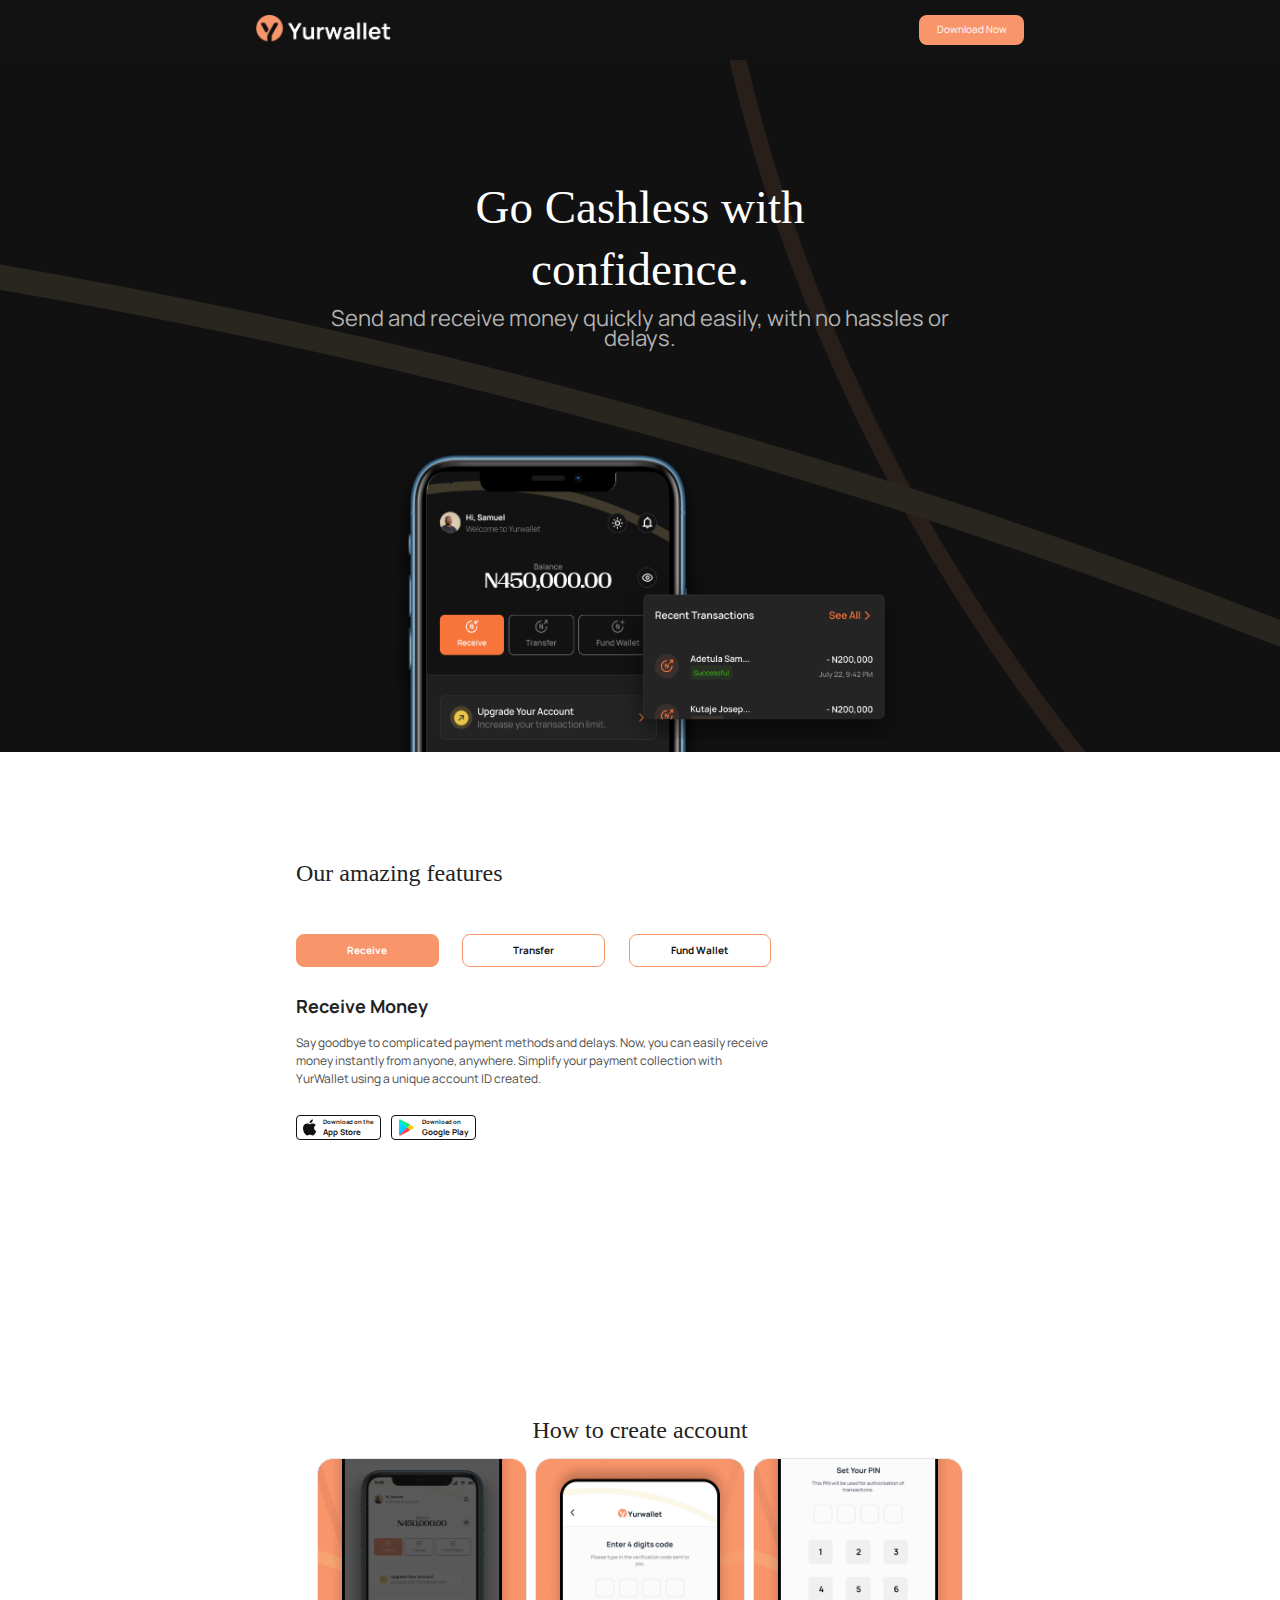
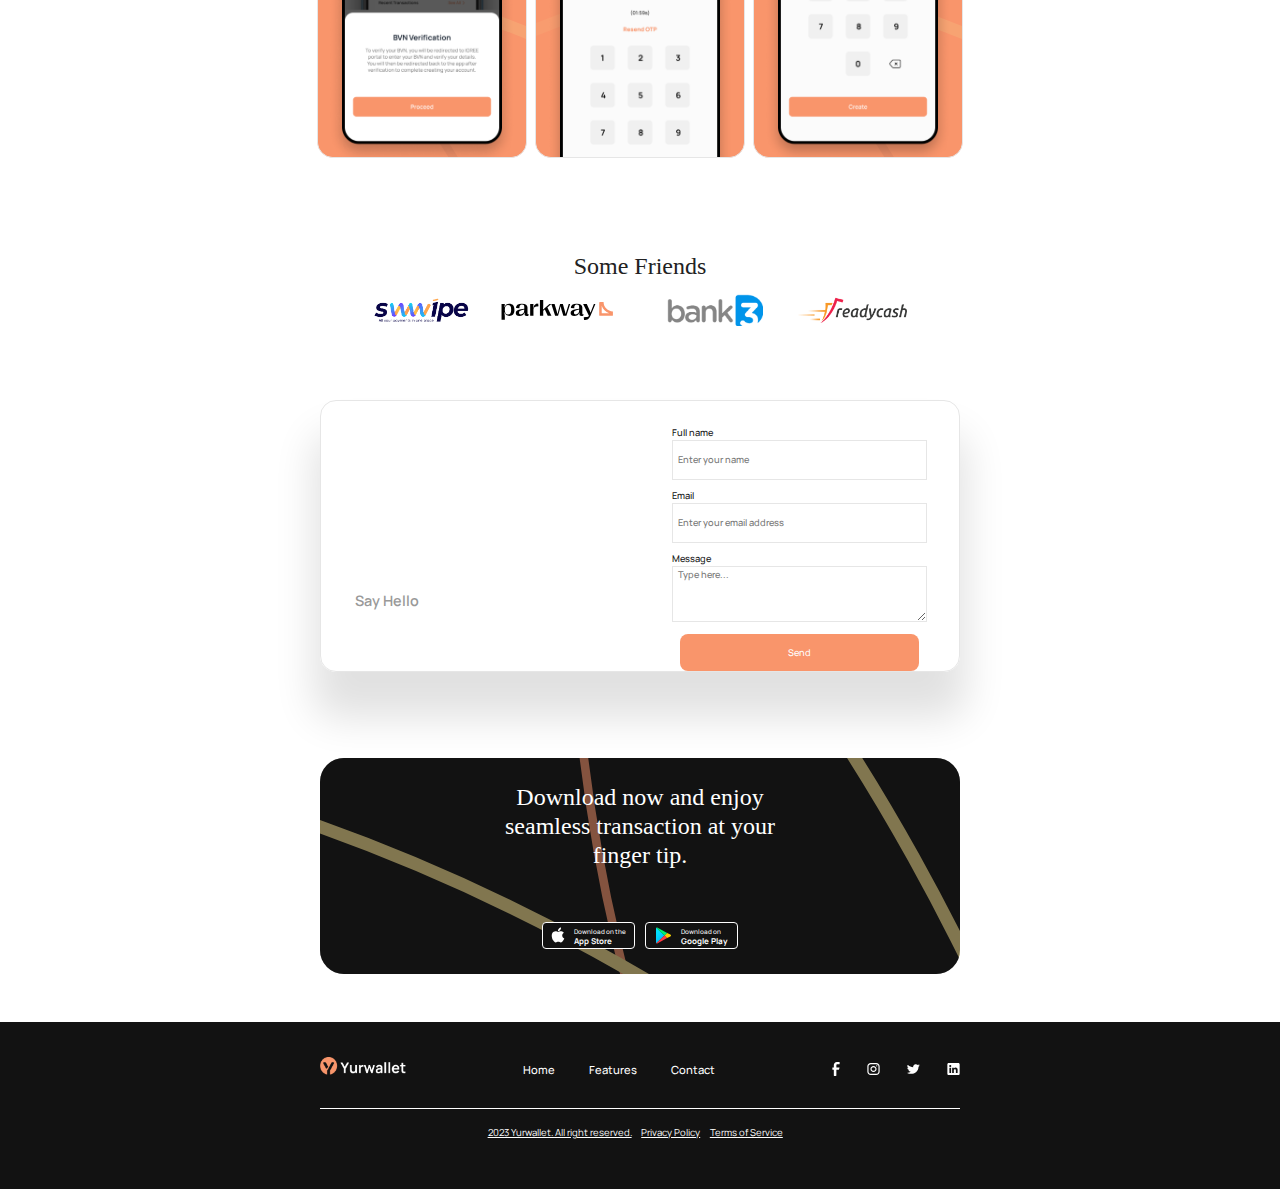
==== index.html @ 4e43a8d0 "first commit" ====
<!DOCTYPE html>
<html lang="en">

<head>
    <meta charset="UTF-8">
    <meta name="viewport" content="width=device-width, initial-scale=1.0">
    <title>Yurwallet</title>
    <link href="https://fonts.googleapis.com/css2?family=Manrope:wght@400;500;600;700;800&family=Nunito:wght@200;300;400;500;700&family=Roboto:wght@100;400&display=swap" rel="stylesheet">
    <link rel="stylesheet" href="https://cdn.jsdelivr.net/npm/bootstrap@5.3.0-alpha1/dist/css/bootstrap.min.css">
    <link rel="stylesheet" href="style.css">
</head>
<body>
    <nav id="mainNavbar" class="navbar navbar-dark navbar-expand-md py-0 px-3 fixed-top">
        <img src="images\logo.png" alt="" class="logo">
        <a href="#download-box"><button class="download">Download Now</button></a>
    </nav>
        <section class="hero">
            <div class="init-txt">
                <h3>Go Cashless with <br>confidence.</h3>
                <p>Send and receive money quickly and easily, with no hassles or delays.</p>
            </div>
            <div class="sample">
                <img src="images\topdisplay2.png" alt="" class="iphone-top">
                <img src="images\menu2.png" alt="" class="menu">
            </div>
        </section>

        <section class="features">
            <div class="ft-box">
                <h3>Our amazing features</h3>
                <div class="link-cont">
                    <button onclick= "receive()" class="btn link1 clicked">Receive</button>
                    <button onclick= "transfer()" class="btn link2">Transfer</button>
                    <button onclick= "fund()" class="btn link3">Fund Wallet</button>
                </div>
                <h4 class="heading">Receive Money</h4>
                <div class="content">
                    <p class="prg">Say goodbye to complicated payment methods and delays. Now, you can easily receive money instantly from anyone, anywhere. Simplify your payment collection with YurWallet using a unique account ID created.</p>
                    <div class="apps">
                        <div class="appstore">
                            <img src="images\apple.svg" alt="">
                            <a href=""><span>Download on the</span><br>App Store</a>
                        </div>
                        <div class="playstore">
                            <img src="images\playstr.svg" alt="">
                            <a href=""><span>Download on</span><br>Google Play</a>
                        </div>
                    </div>
                </div>
            </div>
            <div class="boxx">
                <img src="images\receive.png" alt="" class="iphone">
            </div>
        </section>

        <section class="more-details">
            <h3>How to create account</h3>
            <div class="guide">
                <div class="bvnbox">
                    <img src="images\bvn.png" alt="" class="bvn">
                    <div class="bvn-txt">
                        <p class="hd">Verify Bvn</p>
                        <p class="txt">Launch the downloaded application,<br> tap the "Create account" button, input<br> your BVN and validate the BVN<br> information provided.</p>
                    </div>
                </div>
                <div class="otpbox">
                    <div class="otp-txt">
                        <p class="hd">Verify Details With OTP</p>
                        <p class="txt">Tap the "Continue" button to create a<br> password for your account login and<br> enter the four-digit OTP sent to your<br> registered phone number.</p>
                    </div>
                    <img src="images\otp.png" alt="" class="otp">
                </div>
                <div class="pinbox">
                    <img src="images\pin.png" alt="" class="pin">
                    <div class="pin-txt">
                        <p class="hd">Set A Transaction PIN</p>
                        <p class="txt">You will be required to create a four-<br>digit transaction PIN for your account.<br> Once that is completed, proceed to<br> the YurWallet home page.</p>
                    </div>
                </div>
            </div>
            <h3>Some Friends</h3>
            <div class="companies">
                <div class="comp">
                    <img src="images\swipe.png" alt="" class="swipe">
                    <img src="images\parkway.svg" alt="" class="pkw">
                </div>
                <div class="comp">
                    <img src="images\bank3d.png" alt="" class="bank3d">
                    <img src="images\readycash.png" alt="" class="readycash">
                </div>
            </div>
        </section>

        <section class="ad-box">
            <div class="formbox">
                <div class="vidbox">
                    <video autoplay muted loop src="images\video.mp4"></video>
                    <p>Say Hello <br><span>0700007275929</span></p>
                </div>
                <form action="">
                    <label for="full-name">
                        Full name
                        <input placeholder="Enter your name" id="full-name" type="text" name="full-name" required>
                    </label>
                    <label for="email">
                        Email
                        <input placeholder="Enter your email address" id="email" type="email" name="email" required>
                    </label>
                    <label for="message">
                        Message 
                        <textarea id="message" rows="3" cols="30" name="message" placeholder="Type here..."></textarea>
                    </label>
                    <button type="submit" id="submit">Send</button>
                </form>
            </div>
            <div id="download-box" class="download-box">
                <h3>Download now and enjoy <br>seamless transaction at your <br>finger tip.</h3>
                <div class="apps2">
                    <div class="appstore2">
                        <img src="images\apple2.svg" alt="">
                        <a href=""><span>Download on the</span><br>App Store</a>
                    </div>
                    <div class="playstore2">
                        <img src="images\playstr.svg" alt="">
                        <a href=""><span>Download on</span><br>Google Play</a>
                    </div>
                </div>
           </div>
        </section>

        
        <section class="footer">
            <div class="yurline">
                <img src="images/logo.png" alt="" class="logo2">
                <div class="contact">
                    <a href="#">Home</a>
                    <a href="#">Features</a>
                    <a href="#">Contact</a>
                </div>
                <div class="socials">
                    <img src="./images/fb.svg" alt="" class="fb">
                    <img src="./images/ig.svg" alt="" class="">
                    <img src="./images/twitter.svg" alt="">
                    <img src="./images/linkedin.svg" alt="">
                </div>
            </div>
            <div class="cpy-line">
                <a href="">2023 Yurwallet. All right reserved.</a>
                <a href="">Privacy Policy</a>
                <a href="">Terms of Service</a>
            </div>
        </section>


    <script src="script.js"></script>
</body>
</html>
---- style.css ----
@font-face{
    font-family: myFont;
    src: url(./fonts/PPRightGothic-WideMedium.woff);
}
::-webkit-scrollbar{
    display: none;
}
*{
    margin: 0;
    padding: 0;
    box-sizing: border-box;
}
body{
   margin: 0;
}


.navbar{
    height: 60px;
    display: flex;
    justify-content: space-between;
    background:#121212;
}
/* .navbar.scrolled {
    background:#121212;
} */
.logo{
    height: 1.875rem;
}
.download{
    width: 6.563rem;
    height: 1.875rem;
    background-color: #F9956B;
    border: none;
    border-radius: 0.5rem;
    font-family: 'Manrope';
    font-style: normal;
    font-weight: 400;
    font-size: 0.625rem;
    line-height: 0.938rem;
    color: #FFFFFF;
}


.hero{
    width: 100%;
    padding-top: 10rem;
    display: flex;
    flex-direction: column;
    justify-content: center;
    align-items: center;
    background-image: url(./images/vector1.svg);
    background-size: cover;
    background-repeat: no-repeat;
    background-position: center;
    background-color: #121212;
    position: relative;
    isolation: isolate;
    overflow:hidden;
}
.hero::after{
    content: '';
    position: absolute;
    inset: 0;
    z-index: -1;
    background: #121212;
    opacity: .9;
}
.init-txt{
    height: 13rem;
    width: 95%;
    text-align: center;
    font-family: myFont;
    overflow: hidden;
}
.init-txt h3{
    margin-top: 25rem;
    font-style: normal;
    font-weight: 500;
    font-size: 2rem;
    line-height: 3rem;
    color: #FFFFFF;
    transition: cubic-bezier(.03,1.11,.96,1.13) 1.3s;
}
.init-txt p{
    font-family: "Manrope", sans-serif;
    font-style: normal;
    font-weight: 400;
    font-size: 0.8rem;
    line-height: 0.8rem;
    color: #B3B3B3;
    transition: cubic-bezier(.03,1.11,.96,1.12) 1s;
}
.show-hero .init-txt h3{
    transform: translateY(-23rem);
}
.show-hero .init-txt p{
    transform: translateY(-23rem);
}
.sample{
    height: 15rem;
    width: 100%;
    padding-left: 1.5rem;
    margin-top: 5rem;
    display: flex;
    align-items: end;
    justify-content: center;
}
.iphone-top{
    width: 15rem;
    height: 15rem;
    margin-bottom: -10rem;
    z-index: 0;
    position: relative;
    transition: cubic-bezier(.03,1.11,.96,1.12) 1s;
}
.menu{
    width: 10rem;
    margin-left: -5rem;
    margin-bottom: -3rem;
    z-index: 1;
    position: relative;
    transition: cubic-bezier(.03,1.11,.96,1.12) 1s;
}
.show-hero .iphone-top{
    transform: translateY(-9rem);
}
.show-hero .menu{
    transform: translateY(-4.3rem);
}


.features{
    width: 100%;
    padding-top: 4rem;
    padding-bottom: 4rem;
    display: flex;
    flex-direction: column;
    justify-content: center;
    align-items: center;
    background-image: url(./images/featuresbkg.svg);
    background-size: cover;
    /* background-position: center; */
}
.ft-box{
    width: 95%;
    padding-top: 3%;
    padding-right: 5px;
    margin-bottom: 1rem;
    display: flex;
    flex-direction: column;
}
.content{
    height: 12rem;
    width: 100%;
    display: flex;
    flex-direction: column;
    overflow: hidden;
}
.ft-box h3{
    font-family: myFont;
    font-style: normal;
    font-weight: 500;
    font-size: 1.5rem;
    line-height: 2.5rem;
    color: #222222;
}
.link-cont{
    width: 100%;
    margin-top: 7%;
    margin-bottom: 4%;
    display: flex;
    flex-direction: row;
    justify-content: space-between;
}
.link1, .link2, .link3{
    width: 30%;
    height: 2.063rem;
    color: #121212;
    background: none;
    border: 1px solid #F9956B;
    border-radius: 0.5rem;
    font-family: "Manrope", sans-serif;
    font-style: normal;
    font-weight: 700;
    font-size: 0.625rem;
    line-height: 0.938rem;
}
.btn:hover{
    background-color: #F9956B;
    color: #FFFFFF;
}
.clicked{
    background-color: #F9956B;
    color: #FFFFFF;
}
.heading{
    font-family: "Manrope", sans-serif;
    font-style: normal;
    font-weight: 700;
    font-size: 1.125rem;
    line-height: 2.5rem;
    color: #222222;
}
.prg{
    font-family: "Manrope", sans-serif;
    font-style: normal;
    font-weight: 400;
    font-size: 0.75rem;
    line-height: 1.125rem;
    color: #4D4D4D;
    margin-top: -8.3rem;
    transition: 1s;
    opacity: 0;
}
.show-ft .prg{
    transform: translateY(8.3rem);
    opacity: 1;
}
.show-ft .apps{
    transform: translateY(9rem);
    opacity: 1;
}
.apps{
    height: fit-content;
    width: 11.25rem;
    display: flex;
    flex-direction: row;
    justify-content: space-between;
    transition: cubic-bezier(.03,1.11,.96,1.13) 1.3s;
    opacity: 0;
}
.appstore, .playstore{
    width: 5.313rem;
    height: 1.563rem;
    border-radius: 0.25rem;
    border: 0.031rem solid #121212;
    display: flex;
    flex-direction: row;
    justify-content: space-evenly;
}
.appstore a{
    font-family: 'Manrope';
    font-style: normal;
    font-weight: 700;
    font-size: 0.5rem;
    line-height: 0.563rem;
    text-decoration: none;
    color: #121212;
}
.appstore img{
    width: 0.875rem;
}
.playstore img{
    width: 0.938rem;
}
.playstore a{
    font-family: 'Manrope';
    font-style: normal;
    font-weight: 700;
    font-size: 0.5rem;
    line-height: 0.563rem;
    text-decoration: none;
    color: #121212;
}
.apps span{
    font-family: 'Manrope';
    font-style: normal;
    font-weight: 700;
    font-size: 0.375rem;
    line-height: 0.563rem;
}
.boxx{
    display: flex;
    justify-content: center;
    align-items: center;
    margin-bottom: 2rem;
}
.iphone{
    width: 10rem;
    transition: ease-in-out .4s;
}
.show-ft .iphone{
    transform: scale(1.2, 1.2);
}



.more-details{
    width: 100%;
    padding-top: 4rem;
    padding-bottom: 3rem;
    display: flex;
    flex-direction: column;
    justify-content: space-between;
    align-items: center;
    background: #FFFFFF;
}
.more-details h3{
    margin-bottom: 1rem;
    font-family: myFont;
    font-style: normal;
    font-weight: 500;
    font-size: 1.5rem;
    line-height: 1.5rem;
    color: #222222;
    align-self: center;
    justify-self: center;
}
.guide{
    display: flex;
    flex-direction: column;
    justify-content: center;
    margin-bottom: 2rem;
}
.bvnbox{
    width: 13.125rem;
    height: 18.75rem;
    margin-bottom: 2rem;
    background-color: #F9956B;
    border: 1px solid #E6E6E6;
    border-radius: 1rem;
    display: flex;
    flex-direction: column;
    justify-content: start;
    justify-self: center;
    align-items: center;
    background-image: url(./images/bvnbkg.svg);
    background-size: cover;
    background-position: center;
    overflow: hidden;
    position: relative;
    isolation: isolate;
    transition: 1.5s;
}
.otpbox{
    width: 13.125rem;
    height: 18.75rem;
    margin-bottom: 2rem;
    background-color: #F9956B;
    border: 1px solid #E6E6E6;
    border-radius: 1rem;
    display: flex;
    flex-direction: column;
    justify-content: end;
    justify-self: center;
    align-items: center;
    background-image: url(./images/otpbkg.svg);
    background-size: cover;
    background-position: center;
    position: relative;
    isolation: isolate;
    overflow: hidden;
    transition: 1.5s;
}
.pinbox{
    width: 13.125rem;
    height: 18.75rem;
    margin-bottom: 4rem;
    background-color: #F9956B;
    border: 1px solid #E6E6E6;
    border-radius: 1rem;
    display: flex;
    flex-direction: column;
    justify-content: start;
    justify-self: center;
    align-items: center;
    background-image: url(./images/bvnbkg.svg);
    background-size: cover;
    background-position: center;
    overflow: hidden;
    position: relative;
    isolation: isolate;
    transition: 1.5s;
}
.show-dt .bvnbox{
    box-shadow: 0rem 2.5rem 2.5rem 0.313rem rgba(0, 0, 0, 0.19);
}
.show-dt .otpbox{
    box-shadow: 0rem 2.5rem 2.5rem 0.313rem rgba(0, 0, 0, 0.19);
}
.show-dt .pinbox{
    box-shadow: 0rem 2.5rem 2.5rem 0.313rem rgba(0, 0, 0, 0.19);
}
.bvnbox::after{
    content: '';
    position: absolute;
    inset: 0;
    z-index: -1;
    background: #F9956B;
    opacity: .8;
    border-radius: 1rem;
}
.otpbox::after{
    content: '';
    position: absolute;
    inset: 0;
    z-index: -1;
    background: #F9956B;
    opacity: .8;
    border-radius: 1rem;
}
.pinbox::after{
    content: '';
    position: absolute;
    inset: 0;
    z-index: -1;
    background: #F9956B;
    opacity: .8;
    border-radius: 1rem;
}
.bvn, .otp, .pin{
    width: 90%;
    transition: cubic-bezier(.03,1.11,.96,1) 1.5s;
}
.bvn, .pin{
    align-self: center;
    justify-self: start;
}
.otp{
    align-self: center;
    justify-self: end;
}
.show-dt .bvn{
    transform: translateY(-7.5rem);
}
.show-dt .otp{
    transform: translateY(7.5rem);
}
.show-dt .pin{
    transform: translateY(-7.5rem);
}
.bvn-txt, .pin-txt{
    width: 100%;
    margin-top: 0.375rem;
    display: flex;
    flex-direction: column;
    justify-content: center;
    transition: cubic-bezier(.03,1.11,.96,1.02) 1.5s;
}
.otp-txt{
    width: 100%;
    margin-bottom: 0.375rem;
    display: flex;
    flex-direction: column;
    justify-content: center;
    padding: 0;
    transition: cubic-bezier(.03,1.11,.96,1.02) 1.5s;
}
.show-dt .bvn-txt{
    transform: translateY(-7rem);
}
.show-dt .otp-txt{
    transform: translateY(7.5rem);
}
.show-dt .pin-txt{
    transform: translateY(-7rem);
}
.hd{
    margin-left: 1.2rem;
    font-family: 'Manrope', sans-serif;
    font-style: normal;
    font-weight: 600;
    font-size: 0.8rem;
    line-height: 0.313rem;
    color: #FFFFFF;
}
.txt{
    margin-left: 1.2rem;
    font-family: 'Manrope', sans-serif;
    font-style: normal;
    font-weight: 600;
    font-size: 0.563rem;
    line-height: 1.6;
    color: #FFFFFF;
}
.companies{
    width: 14rem;
    display: flex;
    flex-direction: column;
}
.comp{
    display: flex;
    flex-direction: row;
    justify-content: space-between;
    align-items: center;
    margin-bottom: 10px;

}
.swipe, .bank3d{
    max-width: 6rem;
}
.pkw{
    width: 7rem;
}
.readycash{
    width: 7rem;
}

.ad-box{
    width: 100%;
    display: flex;
    flex-direction: column;
    justify-content: center;
    align-items: center;
    background-color: #FFFFFF;
    padding-bottom: 3rem;
}
.formbox{
    display: flex;
    flex-direction: column;
    margin-top: 0;
    grid-column: span 2;
    height: 32rem;
    width: 17rem;
    margin-bottom: 3rem;
    border-radius: 1rem;
    border: 0.719528px solid #E6E6E6;;
    box-shadow: 0rem 2.5rem 2.5rem 0.313rem rgba(0, 0, 0, 0.12);
}

.vidbox{
    height: 40%;
    width: 100%;
    isolation: isolate;
    position: relative;
    display: flex;
}
video{
    object-fit: cover;
    width: 100%;
    height: 100%;
    position: absolute;
    z-index: -1;
    border-top-left-radius: 1rem;
    border-top-right-radius: 1rem;
    margin-bottom: 10rem;
}
.vidbox p{
    align-self: end;
    margin: 1rem;
    color: #999999;
    font-family: 'Manrope';
    font-style: normal;
    font-weight: 600;
    font-size: 0.9rem;
    line-height: 1.5rem;
}
.vidbox span{
    color: #FFFFFF;
    font-family: myFont;
    font-weight: 400;
    font-size: 1.1rem;
    line-height: 0.938rem;
}
form{
    padding-top: 1.5rem;
    display: flex;
    flex-direction: column;
    align-items: center;
    width: 100%;
    height: 60%;
}
label{
    width: 80%;
    margin-bottom: 0.5rem;
    font-family: 'Manrope';
    font-style: normal;
    font-weight: 500;
    font-size: 0.58rem;
    line-height: 0.938rem;
    color: #121212;
}
input{
    width: 100%;
    height: 2.5rem;
    font-family: 'Manrope';
    font-style: normal;
    font-weight: 500;
    font-size: 0.58rem;
    line-height: 0.938rem;
    padding-left: 0.3rem;
    padding-right: 0.3rem;
    border: 1px solid #E6E6E6;
}
#message{
    width: 100%;
    height: 3.5rem;
    font-family: 'Manrope';
    font-style: normal;
    font-weight: 500;
    font-size: 0.58rem;
    line-height: 0.938rem;
    text-align: start;
    padding-left: 0.3rem;
    padding-right: 0.3rem;
    border: 1px solid #E6E6E6;
}
#submit{
    width: 75%;
    height: 4em;
    font-family: 'Manrope';
    font-style: normal;
    font-weight: 500;
    font-size: 0.58rem;
    line-height: 0.938rem;
    color: #FFFFFF;
    background-color: #F9956B;
    border: none;
    border-radius: 0.5rem;
}
.download-box{
    height: 20rem;
    width: 17rem;
    display: flex;
    flex-direction: column;
    justify-content: space-evenly;
    align-items: center;
    background-color: #121212;
    background-image: url(./images/bottomvector.svg);
    background-size: cover;
    background-repeat: no-repeat;
    border-radius: 1.5rem;
    position: relative;
    isolation: isolate;
    margin-top: 3%;
}
.download-box::after{
    content: '';
    position: absolute;
    inset: 0;
    z-index: -1;
    background: #121212;
    opacity: .5;
    border-radius: 1.5rem;
}
.ad-txt{
    width: 70%;
    height: fit-content;
}
.download-box h3{
    font-family: myFont;
    font-style: normal;
    font-weight: 500;
    font-size: 1.1rem;
    line-height: 1.5rem;
    color: #FFFFFF;
    text-align: center;
}
.apps2{
    height: fit-content;
    width: 12.25rem;
    margin-top: 3%;
    display: flex;
    flex-direction: row;
    justify-content: space-between;
}
.appstore2, .playstore2{
    width: 5.8rem;
    height: 1.7rem;
    background-color: #121212;
    border-radius: 0.25rem;
    border: 0.063rem solid #FFFFFF;;
    display: flex;
    flex-direction: row;
    justify-content: space-evenly;
    align-items: center;
}
.appstore2 a{
    font-family: 'Manrope';
    font-style: normal;
    font-weight: 700;
    font-size: 0.5rem;
    line-height: 0.563rem;
    text-decoration: none;
    color: #FFFFFF;
}
.appstore2 img{
    width: 0.875rem;
}
.playstore2 img{
    width: 0.938rem;
}
.playstore2 a{
    font-family: 'Manrope';
    font-style: normal;
    font-weight: 700;
    font-size: 0.5rem;
    line-height: 0.563rem;
    text-decoration: none;
    color: #FFFFFF;
}
.apps2 span{
    font-family: 'Manrope';
    font-style: normal;
    font-weight: 500;
    font-size: 0.4rem;
    line-height: 0.563rem;
}



.footer{
    display: flex;
    flex-direction: column;
    justify-content: center;
    align-items: center;
    background-color: #121212;
    padding-top: 2rem;
    padding-bottom: 2rem;
}
.yurline{
    width: 17rem;
    display: flex;
    flex-direction: column;
    justify-content: center;
    align-items: center;
    border-bottom: 0.063rem solid white;
    width: 17rem;
    padding-bottom: 1.5rem;
    margin-bottom: 1rem;
}
.logo2{
    height: 1.2rem;
    margin-bottom: 4px;
}
.contact{
    width: 12rem;
    height: 1.875rem;
    display: flex;
    flex-direction: row;
    justify-content: space-between;
    align-items: center;
}
.socials{
    width: 8rem;
    height: 1.875rem;
    display: flex;
    flex-direction: row;
    justify-content: space-between;
    align-items: center;
}
.socials img{
    width: 0.8rem;
}
.fb{
    max-width: 0.5rem;
}
.contact a{
    text-decoration: none;
    font-family: 'Manrope', sans-serif;
    font-style: normal;
    font-weight: 500;
    font-size: 0.7rem;
    line-height: 0.563rem;
    color: #FFFFFF;
}
.cpy-line{
    width: 17rem;
    display: flex;
    flex-direction: column;
    justify-content: center;
    align-items: center;
}
.cpy-line a{
    font-family: 'Manrope', sans-serif;
    font-style: normal;
    font-weight: 400;
    font-size: 0.6rem;
    line-height: 1rem;
    color: #FFFFFF;
    text-decoration: underline;
    padding-bottom: 1rem;
}


@media screen and (min-width:650px){
    .logo{
        margin-left: 3rem;
    }
    .download{
        margin-right: 3rem;
    }

    .iphone-top{
        width: 18rem;
        height: 18rem;
    }
    .menu{
        width: 14rem;
        margin-bottom: -4em;
        margin-left: -8rem;
    }


    .features{
        flex-direction: row;
        align-items: center;
        padding-left: 1rem;
        padding-right: 2rem;
    }
    .ft-box{
        width: 30rem;
        margin-right: 2rem;
    }
    .guide{
        flex-direction: row;
        margin-bottom: 2rem;
    }
    .bvnbox, .otpbox{
        margin-right: 0.5rem;
    }
    .companies{
        width: 40rem;
        flex-direction: row;
        justify-content: space-evenly;
    }
    .comp{
        width: 15rem;
        justify-content: space-between;
    }


    .formbox{
        flex-direction: row;
        width: 40rem;
        height: 17rem;
        border-radius: 1rem;
    }
    .vidbox{
        width: 50%;
        height: 100%;
        border-radius: 0;
    }
    video{
        border-radius: 0;
        border-top-left-radius: 1rem;
        border-bottom-left-radius: 1rem;
    }
    .vidbox p{
        margin: 2.1rem;
    }
    form{
        width: 50%;
        height: 100%;
        border-radius: 0;
    }
    .download-box{
        height: 13.5rem;
        width: 40rem;
    }

    .yurline{
        width: 40rem;
        flex-direction: row;
        justify-content: space-between;
    }
    .logo2{
        display: unset;
    }
    .cpy-line{
        width: 40rem;
        flex-direction: row;
    }
    .cpy-line a{
        margin-right: 1em;
    }
}


@media screen and (min-width:950px){
    .logo{
        margin-left: 15rem;
    }
    .download{
        margin-right: 15rem;
    }

    .hero{
        padding-top: 9em;
    }
    .init-txt{
        height: 15rem;
        margin-bottom: 3em;
        width: 40rem;
    }
    .init-txt h3{
        font-size: 2.938rem;
        line-height: 3.875rem;
    }
    .init-txt p{
        font-size: 1.375rem;
        line-height: 1.25rem;
    }
    .iphone-top{
        width: 20rem;
        height: 20rem;
        margin-bottom: -13em;
    }
    .show-hero .iphone-top{
        transform: translateY(-12rem);
    }
    .menu{
        width: 19rem;
        margin-bottom: -7.5em;
        margin-left: -6em;
    }
    .show-hero .menu{
        transform: translateY(-8.3rem);
    }


    .hd{
        font-size: 0.8rem;
        line-height: 0.313rem;
        margin-left: 1.2rem;
    }
    .txt{
        font-size: 0.563rem;
        line-height: 1.6;
        margin-left: 1.2rem;
    }
    .show-dt .bvn-txt{
        transform: translateY(-7rem);
    }
    .show-dt .otp-txt{
        transform: translateY(7.5rem);
    }
    .show-dt .pin-txt{
        transform: translateY(-7rem);
    }
    .more-details{
        padding-top: 7rem;
        padding-bottom: 4rem;
    }

    .download-box h3{
        font-size: 1.5rem;
        line-height: 1.8rem;
    }
}

@media screen and(min-width: 1920px){
    .logo{
        margin-left: 22rem;
    }
    .download{
        margin-right: 22rem;
    }
}
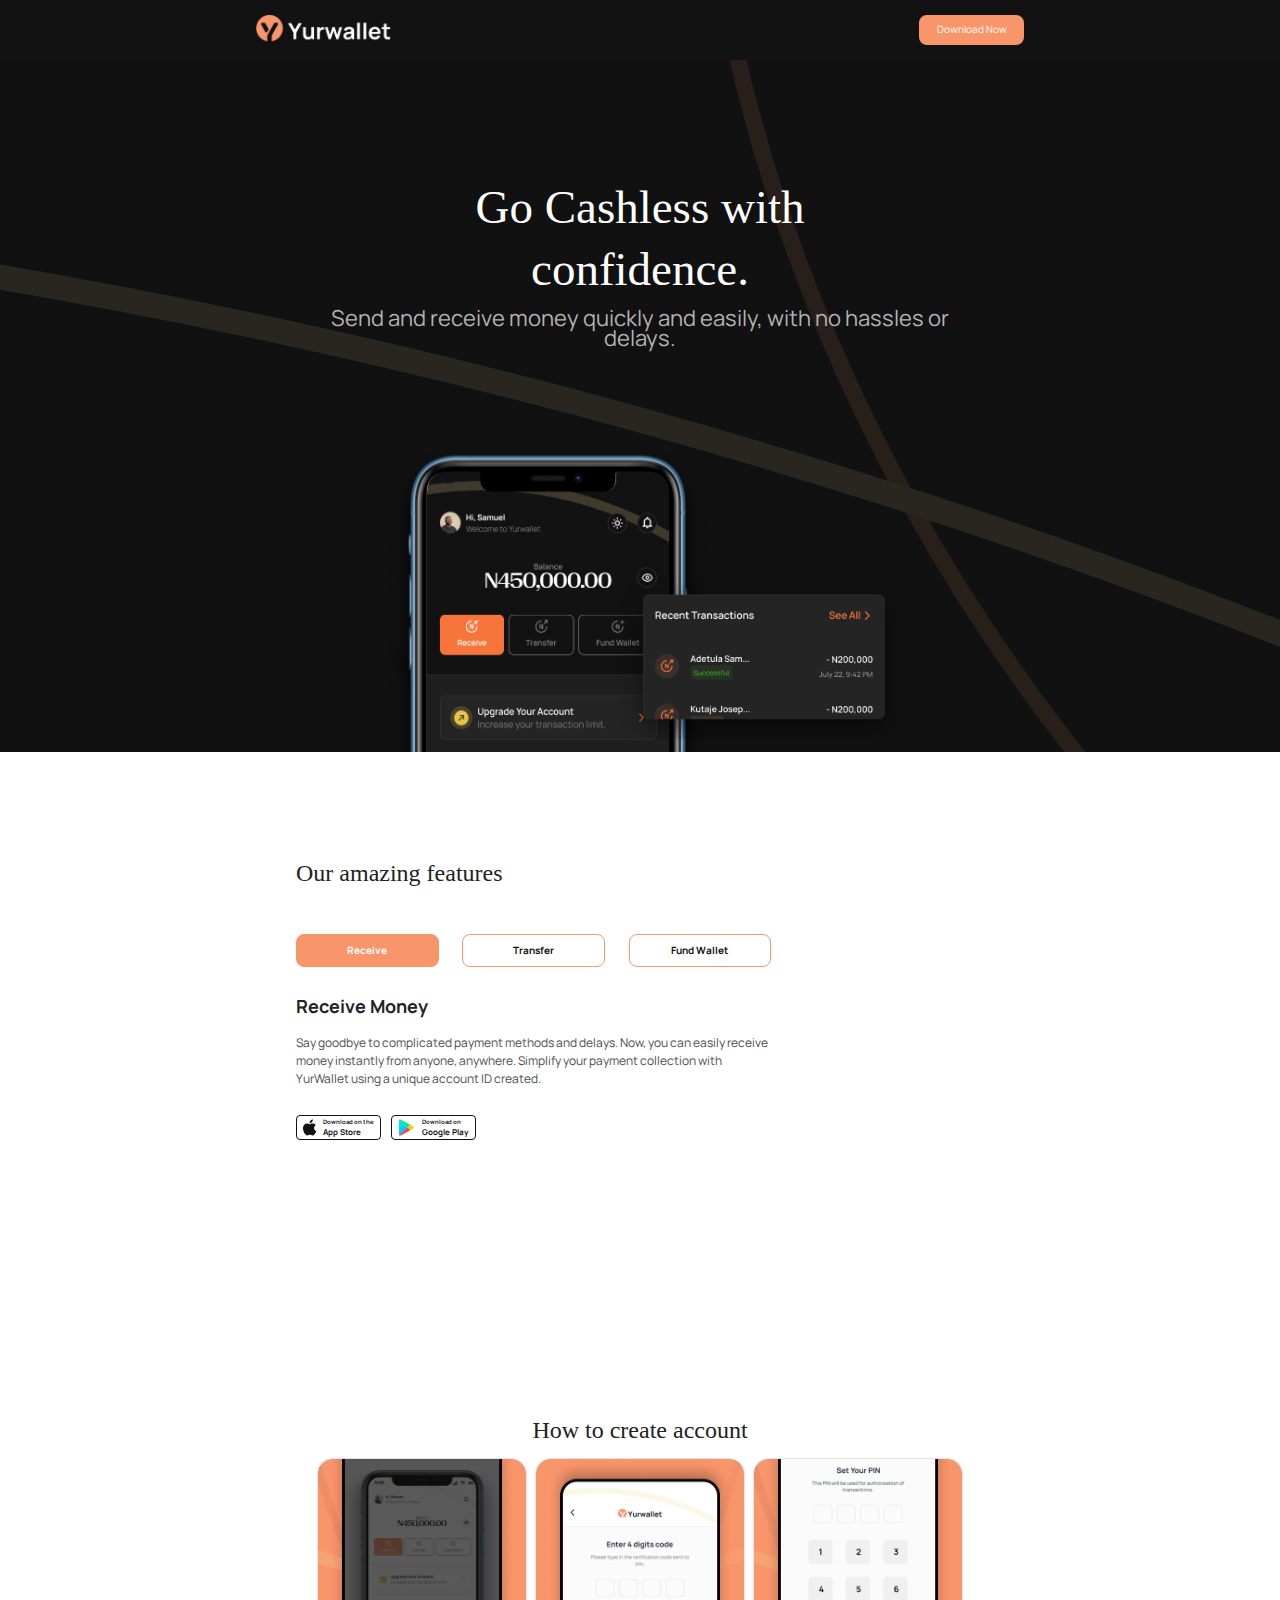
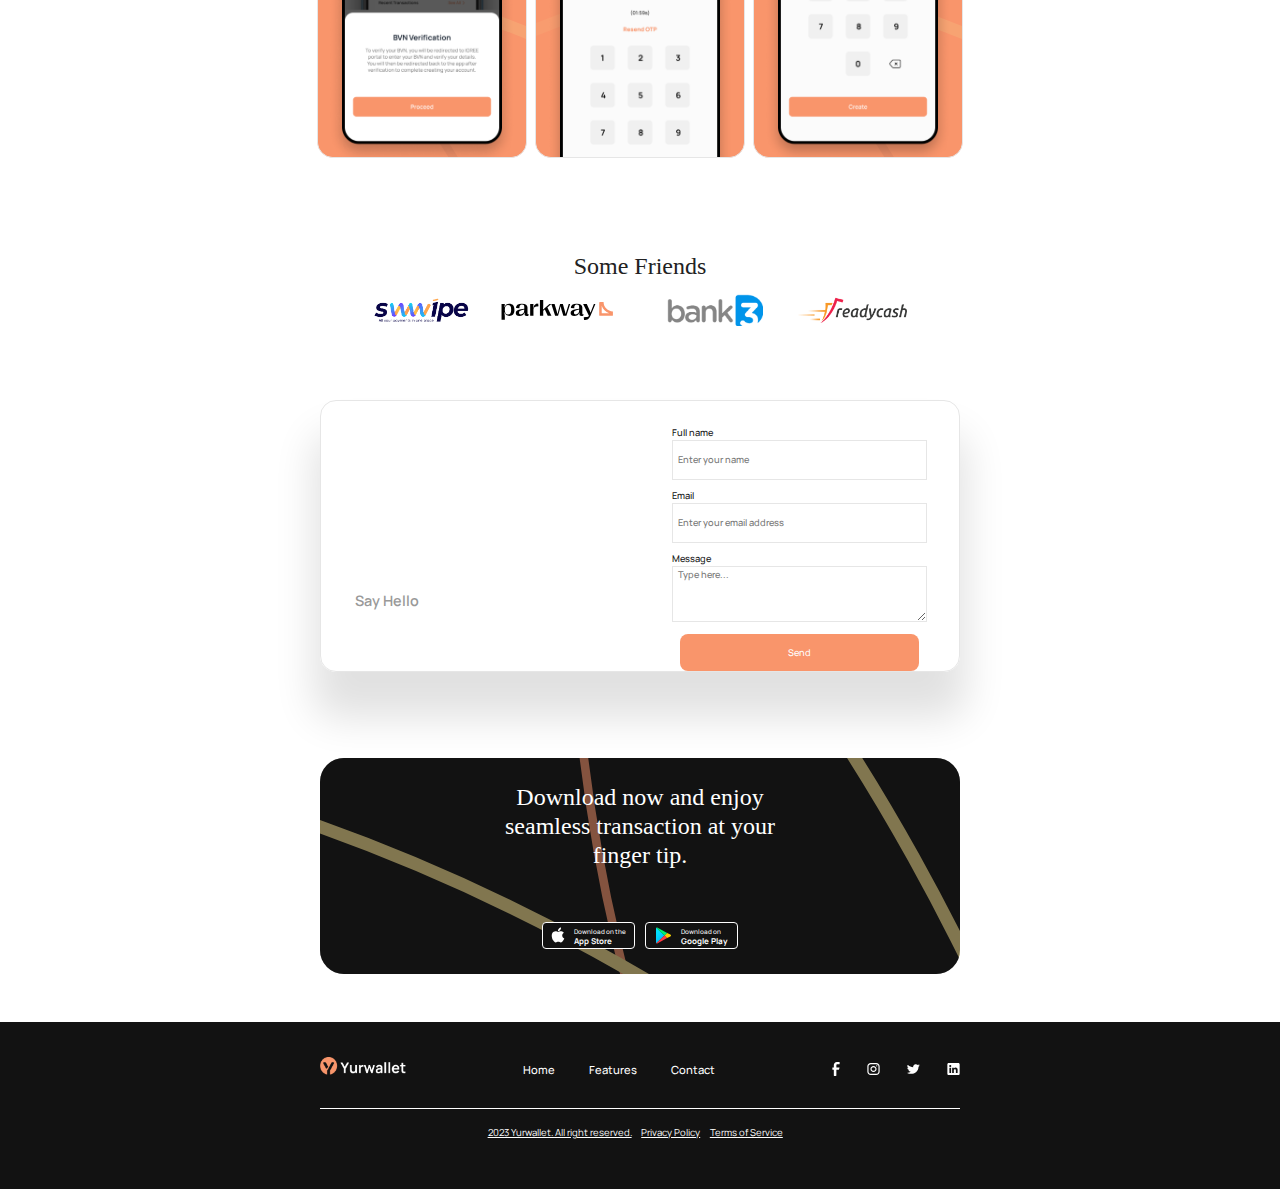
==== commit dac9d35a: "test3" ====
--- a/index.html
+++ b/index.html
@@ -7,7 +7,959 @@
     <title>Yurwallet</title>
     <link href="https://fonts.googleapis.com/css2?family=Manrope:wght@400;500;600;700;800&family=Nunito:wght@200;300;400;500;700&family=Roboto:wght@100;400&display=swap" rel="stylesheet">
     <link rel="stylesheet" href="https://cdn.jsdelivr.net/npm/bootstrap@5.3.0-alpha1/dist/css/bootstrap.min.css">
-    <link rel="stylesheet" href="style.css">
+    <!-- <link rel="stylesheet" href="style.css"> -->
+    <style>
+        @font-face{
+            font-family: myFont;
+            src: url(./fonts/PPRightGothic-WideMedium.woff);
+        }
+        ::-webkit-scrollbar{
+            display: none;
+        }
+        *{
+            margin: 0;
+            padding: 0;
+            box-sizing: border-box;
+        }
+        body{
+        margin: 0;
+        }
+
+
+        .navbar{
+            height: 60px;
+            display: flex;
+            justify-content: space-between;
+            background:#121212;
+        }
+        /* .navbar.scrolled {
+            background:#121212;
+        } */
+        .logo{
+            height: 1.875rem;
+        }
+        .download{
+            width: 6.563rem;
+            height: 1.875rem;
+            background-color: #F9956B;
+            border: none;
+            border-radius: 0.5rem;
+            font-family: 'Manrope';
+            font-style: normal;
+            font-weight: 400;
+            font-size: 0.625rem;
+            line-height: 0.938rem;
+            color: #FFFFFF;
+        }
+
+
+        .hero{
+            width: 100%;
+            padding-top: 10rem;
+            display: flex;
+            flex-direction: column;
+            justify-content: center;
+            align-items: center;
+            background-image: url(./images/vector1.svg);
+            background-size: cover;
+            background-repeat: no-repeat;
+            background-position: center;
+            background-color: #121212;
+            position: relative;
+            isolation: isolate;
+            overflow:hidden;
+        }
+        .hero::after{
+            content: '';
+            position: absolute;
+            inset: 0;
+            z-index: -1;
+            background: #121212;
+            opacity: .9;
+        }
+        .init-txt{
+            height: 13rem;
+            width: 95%;
+            text-align: center;
+            font-family: myFont;
+            overflow: hidden;
+        }
+        .init-txt h3{
+            margin-top: 25rem;
+            font-style: normal;
+            font-weight: 500;
+            font-size: 2rem;
+            line-height: 3rem;
+            color: #FFFFFF;
+            transition: cubic-bezier(.03,1.11,.96,1.13) 1.3s;
+        }
+        .init-txt p{
+            font-family: "Manrope", sans-serif;
+            font-style: normal;
+            font-weight: 400;
+            font-size: 0.8rem;
+            line-height: 0.8rem;
+            color: #B3B3B3;
+            transition: cubic-bezier(.03,1.11,.96,1.12) 1s;
+        }
+        .show-hero .init-txt h3{
+            transform: translateY(-23rem);
+        }
+        .show-hero .init-txt p{
+            transform: translateY(-23rem);
+        }
+        .sample{
+            height: 15rem;
+            width: 100%;
+            padding-left: 1.5rem;
+            margin-top: 5rem;
+            display: flex;
+            align-items: end;
+            justify-content: center;
+        }
+        .iphone-top{
+            width: 15rem;
+            height: 15rem;
+            margin-bottom: -10rem;
+            z-index: 0;
+            position: relative;
+            transition: cubic-bezier(.03,1.11,.96,1.12) 1s;
+        }
+        .menu{
+            width: 10rem;
+            margin-left: -5rem;
+            margin-bottom: -3rem;
+            z-index: 1;
+            position: relative;
+            transition: cubic-bezier(.03,1.11,.96,1.12) 1s;
+        }
+        .show-hero .iphone-top{
+            transform: translateY(-9rem);
+        }
+        .show-hero .menu{
+            transform: translateY(-4.3rem);
+        }
+
+
+        .features{
+            width: 100%;
+            padding-top: 4rem;
+            padding-bottom: 4rem;
+            display: flex;
+            flex-direction: column;
+            justify-content: center;
+            align-items: center;
+            background-image: url(./images/featuresbkg.svg);
+            background-size: cover;
+            /* background-position: center; */
+        }
+        .ft-box{
+            width: 95%;
+            padding-top: 3%;
+            padding-right: 5px;
+            margin-bottom: 1rem;
+            display: flex;
+            flex-direction: column;
+        }
+        .content{
+            height: 12rem;
+            width: 100%;
+            display: flex;
+            flex-direction: column;
+            overflow: hidden;
+        }
+        .ft-box h3{
+            font-family: myFont;
+            font-style: normal;
+            font-weight: 500;
+            font-size: 1.5rem;
+            line-height: 2.5rem;
+            color: #222222;
+        }
+        .link-cont{
+            width: 100%;
+            margin-top: 7%;
+            margin-bottom: 4%;
+            display: flex;
+            flex-direction: row;
+            justify-content: space-between;
+        }
+        .btn{
+            width: 30%;
+            height: 2.063rem;
+            color: #121212;
+            background: none;
+            border: 1px solid #F9956B;
+            border-radius: 0.5rem;
+            font-family: "Manrope", sans-serif;
+            font-style: normal;
+            font-weight: 700;
+            font-size: 0.625rem;
+            line-height: 0.938rem;
+        }
+        .btn:hover{
+            background-color: #F9956B;
+            color: #FFFFFF;
+        }
+        .btn.clicked{
+            background-color: #F9956B;
+            color: #FFFFFF;
+        }
+        .heading{
+            font-family: "Manrope", sans-serif;
+            font-style: normal;
+            font-weight: 700;
+            font-size: 1.125rem;
+            line-height: 2.5rem;
+            color: #222222;
+        }
+        .prg{
+            font-family: "Manrope", sans-serif;
+            font-style: normal;
+            font-weight: 400;
+            font-size: 0.75rem;
+            line-height: 1.125rem;
+            color: #4D4D4D;
+            margin-top: -8.3rem;
+            transition: 1s;
+            opacity: 0;
+        }
+        .show-ft .prg{
+            transform: translateY(8.3rem);
+            opacity: 1;
+        }
+        .show-ft .apps{
+            transform: translateY(9rem);
+            opacity: 1;
+        }
+        .apps{
+            height: fit-content;
+            width: 11.25rem;
+            display: flex;
+            flex-direction: row;
+            justify-content: space-between;
+            transition: cubic-bezier(.03,1.11,.96,1.13) 1.3s;
+            opacity: 0;
+        }
+        .appstore, .playstore{
+            width: 5.313rem;
+            height: 1.563rem;
+            border-radius: 0.25rem;
+            border: 0.031rem solid #121212;
+            display: flex;
+            flex-direction: row;
+            justify-content: space-evenly;
+        }
+        .appstore a{
+            font-family: 'Manrope';
+            font-style: normal;
+            font-weight: 700;
+            font-size: 0.5rem;
+            line-height: 0.563rem;
+            text-decoration: none;
+            color: #121212;
+        }
+        .appstore img{
+            width: 0.875rem;
+        }
+        .playstore img{
+            width: 0.938rem;
+        }
+        .playstore a{
+            font-family: 'Manrope';
+            font-style: normal;
+            font-weight: 700;
+            font-size: 0.5rem;
+            line-height: 0.563rem;
+            text-decoration: none;
+            color: #121212;
+        }
+        .apps span{
+            font-family: 'Manrope';
+            font-style: normal;
+            font-weight: 700;
+            font-size: 0.375rem;
+            line-height: 0.563rem;
+        }
+        .boxx{
+            display: flex;
+            justify-content: center;
+            align-items: center;
+            margin-bottom: 2rem;
+        }
+        .iphone{
+            width: 10rem;
+            transition: ease-in-out .4s;
+        }
+        .show-ft .iphone{
+            transform: scale(1.2, 1.2);
+        }
+
+
+
+        .more-details{
+            width: 100%;
+            padding-top: 4rem;
+            padding-bottom: 3rem;
+            display: flex;
+            flex-direction: column;
+            justify-content: space-between;
+            align-items: center;
+            background: #FFFFFF;
+        }
+        .more-details h3{
+            margin-bottom: 1rem;
+            font-family: myFont;
+            font-style: normal;
+            font-weight: 500;
+            font-size: 1.5rem;
+            line-height: 1.5rem;
+            color: #222222;
+            align-self: center;
+            justify-self: center;
+        }
+        .guide{
+            display: flex;
+            flex-direction: column;
+            justify-content: center;
+            margin-bottom: 2rem;
+        }
+        .bvnbox{
+            width: 13.125rem;
+            height: 18.75rem;
+            margin-bottom: 2rem;
+            background-color: #F9956B;
+            border: 1px solid #E6E6E6;
+            border-radius: 1rem;
+            display: flex;
+            flex-direction: column;
+            justify-content: start;
+            justify-self: center;
+            align-items: center;
+            background-image: url(./images/bvnbkg.svg);
+            background-size: cover;
+            background-position: center;
+            overflow: hidden;
+            position: relative;
+            isolation: isolate;
+            transition: 1.5s;
+        }
+        .otpbox{
+            width: 13.125rem;
+            height: 18.75rem;
+            margin-bottom: 2rem;
+            background-color: #F9956B;
+            border: 1px solid #E6E6E6;
+            border-radius: 1rem;
+            display: flex;
+            flex-direction: column;
+            justify-content: end;
+            justify-self: center;
+            align-items: center;
+            background-image: url(./images/otpbkg.svg);
+            background-size: cover;
+            background-position: center;
+            position: relative;
+            isolation: isolate;
+            overflow: hidden;
+            transition: 1.5s;
+        }
+        .pinbox{
+            width: 13.125rem;
+            height: 18.75rem;
+            margin-bottom: 4rem;
+            background-color: #F9956B;
+            border: 1px solid #E6E6E6;
+            border-radius: 1rem;
+            display: flex;
+            flex-direction: column;
+            justify-content: start;
+            justify-self: center;
+            align-items: center;
+            background-image: url(./images/bvnbkg.svg);
+            background-size: cover;
+            background-position: center;
+            overflow: hidden;
+            position: relative;
+            isolation: isolate;
+            transition: 1.5s;
+        }
+        .show-dt .bvnbox{
+            box-shadow: 0rem 2.5rem 2.5rem 0.313rem rgba(0, 0, 0, 0.19);
+        }
+        .show-dt .otpbox{
+            box-shadow: 0rem 2.5rem 2.5rem 0.313rem rgba(0, 0, 0, 0.19);
+        }
+        .show-dt .pinbox{
+            box-shadow: 0rem 2.5rem 2.5rem 0.313rem rgba(0, 0, 0, 0.19);
+        }
+        .bvnbox::after{
+            content: '';
+            position: absolute;
+            inset: 0;
+            z-index: -1;
+            background: #F9956B;
+            opacity: .8;
+            border-radius: 1rem;
+        }
+        .otpbox::after{
+            content: '';
+            position: absolute;
+            inset: 0;
+            z-index: -1;
+            background: #F9956B;
+            opacity: .8;
+            border-radius: 1rem;
+        }
+        .pinbox::after{
+            content: '';
+            position: absolute;
+            inset: 0;
+            z-index: -1;
+            background: #F9956B;
+            opacity: .8;
+            border-radius: 1rem;
+        }
+        .bvn, .otp, .pin{
+            width: 90%;
+            transition: cubic-bezier(.03,1.11,.96,1) 1.5s;
+        }
+        .bvn, .pin{
+            align-self: center;
+            justify-self: start;
+        }
+        .otp{
+            align-self: center;
+            justify-self: end;
+        }
+        .show-dt .bvn{
+            transform: translateY(-7.5rem);
+        }
+        .show-dt .otp{
+            transform: translateY(7.5rem);
+        }
+        .show-dt .pin{
+            transform: translateY(-7.5rem);
+        }
+        .bvn-txt, .pin-txt{
+            width: 100%;
+            margin-top: 0.375rem;
+            display: flex;
+            flex-direction: column;
+            justify-content: center;
+            transition: cubic-bezier(.03,1.11,.96,1.02) 1.5s;
+        }
+        .otp-txt{
+            width: 100%;
+            margin-bottom: 0.375rem;
+            display: flex;
+            flex-direction: column;
+            justify-content: center;
+            padding: 0;
+            transition: cubic-bezier(.03,1.11,.96,1.02) 1.5s;
+        }
+        .show-dt .bvn-txt{
+            transform: translateY(-7rem);
+        }
+        .show-dt .otp-txt{
+            transform: translateY(7.5rem);
+        }
+        .show-dt .pin-txt{
+            transform: translateY(-7rem);
+        }
+        .hd{
+            margin-left: 1.2rem;
+            font-family: 'Manrope', sans-serif;
+            font-style: normal;
+            font-weight: 600;
+            font-size: 0.8rem;
+            line-height: 0.313rem;
+            color: #FFFFFF;
+        }
+        .txt{
+            margin-left: 1.2rem;
+            font-family: 'Manrope', sans-serif;
+            font-style: normal;
+            font-weight: 600;
+            font-size: 0.563rem;
+            line-height: 1.6;
+            color: #FFFFFF;
+        }
+        .companies{
+            width: 14rem;
+            display: flex;
+            flex-direction: column;
+        }
+        .comp{
+            display: flex;
+            flex-direction: row;
+            justify-content: space-between;
+            align-items: center;
+            margin-bottom: 10px;
+
+        }
+        .swipe, .bank3d{
+            max-width: 6rem;
+        }
+        .pkw{
+            width: 7rem;
+        }
+        .readycash{
+            width: 7rem;
+        }
+
+        .ad-box{
+            width: 100%;
+            display: flex;
+            flex-direction: column;
+            justify-content: center;
+            align-items: center;
+            background-color: #FFFFFF;
+            padding-bottom: 3rem;
+        }
+        .formbox{
+            display: flex;
+            flex-direction: column;
+            margin-top: 0;
+            grid-column: span 2;
+            height: 32rem;
+            width: 17rem;
+            margin-bottom: 3rem;
+            border-radius: 1rem;
+            border: 0.719528px solid #E6E6E6;;
+            box-shadow: 0rem 2.5rem 2.5rem 0.313rem rgba(0, 0, 0, 0.12);
+        }
+
+        .vidbox{
+            height: 40%;
+            width: 100%;
+            isolation: isolate;
+            position: relative;
+            display: flex;
+        }
+        video{
+            object-fit: cover;
+            width: 100%;
+            height: 100%;
+            position: absolute;
+            z-index: -1;
+            border-top-left-radius: 1rem;
+            border-top-right-radius: 1rem;
+            margin-bottom: 10rem;
+        }
+        .vidbox p{
+            align-self: end;
+            margin: 1rem;
+            color: #999999;
+            font-family: 'Manrope';
+            font-style: normal;
+            font-weight: 600;
+            font-size: 0.9rem;
+            line-height: 1.5rem;
+        }
+        .vidbox span{
+            color: #FFFFFF;
+            font-family: myFont;
+            font-weight: 400;
+            font-size: 1.1rem;
+            line-height: 0.938rem;
+        }
+        form{
+            padding-top: 1.5rem;
+            display: flex;
+            flex-direction: column;
+            align-items: center;
+            width: 100%;
+            height: 60%;
+        }
+        label{
+            width: 80%;
+            margin-bottom: 0.5rem;
+            font-family: 'Manrope';
+            font-style: normal;
+            font-weight: 500;
+            font-size: 0.58rem;
+            line-height: 0.938rem;
+            color: #121212;
+        }
+        input{
+            width: 100%;
+            height: 2.5rem;
+            font-family: 'Manrope';
+            font-style: normal;
+            font-weight: 500;
+            font-size: 0.58rem;
+            line-height: 0.938rem;
+            padding-left: 0.3rem;
+            padding-right: 0.3rem;
+            border: 1px solid #E6E6E6;
+        }
+        #message{
+            width: 100%;
+            height: 3.5rem;
+            font-family: 'Manrope';
+            font-style: normal;
+            font-weight: 500;
+            font-size: 0.58rem;
+            line-height: 0.938rem;
+            text-align: start;
+            padding-left: 0.3rem;
+            padding-right: 0.3rem;
+            border: 1px solid #E6E6E6;
+        }
+        #submit{
+            width: 75%;
+            height: 4em;
+            font-family: 'Manrope';
+            font-style: normal;
+            font-weight: 500;
+            font-size: 0.58rem;
+            line-height: 0.938rem;
+            color: #FFFFFF;
+            background-color: #F9956B;
+            border: none;
+            border-radius: 0.5rem;
+        }
+        .download-box{
+            height: 20rem;
+            width: 17rem;
+            display: flex;
+            flex-direction: column;
+            justify-content: space-evenly;
+            align-items: center;
+            background-color: #121212;
+            background-image: url(./images/bottomvector.svg);
+            background-size: cover;
+            background-repeat: no-repeat;
+            border-radius: 1.5rem;
+            position: relative;
+            isolation: isolate;
+            margin-top: 3%;
+        }
+        .download-box::after{
+            content: '';
+            position: absolute;
+            inset: 0;
+            z-index: -1;
+            background: #121212;
+            opacity: .5;
+            border-radius: 1.5rem;
+        }
+        .ad-txt{
+            width: 70%;
+            height: fit-content;
+        }
+        .download-box h3{
+            font-family: myFont;
+            font-style: normal;
+            font-weight: 500;
+            font-size: 1.1rem;
+            line-height: 1.5rem;
+            color: #FFFFFF;
+            text-align: center;
+        }
+        .apps2{
+            height: fit-content;
+            width: 12.25rem;
+            margin-top: 3%;
+            display: flex;
+            flex-direction: row;
+            justify-content: space-between;
+        }
+        .appstore2, .playstore2{
+            width: 5.8rem;
+            height: 1.7rem;
+            background-color: #121212;
+            border-radius: 0.25rem;
+            border: 0.063rem solid #FFFFFF;;
+            display: flex;
+            flex-direction: row;
+            justify-content: space-evenly;
+            align-items: center;
+        }
+        .appstore2 a{
+            font-family: 'Manrope';
+            font-style: normal;
+            font-weight: 700;
+            font-size: 0.5rem;
+            line-height: 0.563rem;
+            text-decoration: none;
+            color: #FFFFFF;
+        }
+        .appstore2 img{
+            width: 0.875rem;
+        }
+        .playstore2 img{
+            width: 0.938rem;
+        }
+        .playstore2 a{
+            font-family: 'Manrope';
+            font-style: normal;
+            font-weight: 700;
+            font-size: 0.5rem;
+            line-height: 0.563rem;
+            text-decoration: none;
+            color: #FFFFFF;
+        }
+        .apps2 span{
+            font-family: 'Manrope';
+            font-style: normal;
+            font-weight: 500;
+            font-size: 0.4rem;
+            line-height: 0.563rem;
+        }
+
+
+
+        .footer{
+            display: flex;
+            flex-direction: column;
+            justify-content: center;
+            align-items: center;
+            background-color: #121212;
+            padding-top: 2rem;
+            padding-bottom: 2rem;
+        }
+        .yurline{
+            width: 17rem;
+            display: flex;
+            flex-direction: column;
+            justify-content: center;
+            align-items: center;
+            border-bottom: 0.063rem solid white;
+            width: 17rem;
+            padding-bottom: 1.5rem;
+            margin-bottom: 1rem;
+        }
+        .logo2{
+            height: 1.2rem;
+            margin-bottom: 4px;
+        }
+        .contact{
+            width: 12rem;
+            height: 1.875rem;
+            display: flex;
+            flex-direction: row;
+            justify-content: space-between;
+            align-items: center;
+        }
+        .socials{
+            width: 8rem;
+            height: 1.875rem;
+            display: flex;
+            flex-direction: row;
+            justify-content: space-between;
+            align-items: center;
+        }
+        .socials img{
+            width: 0.8rem;
+        }
+        .fb{
+            max-width: 0.5rem;
+        }
+        .contact a{
+            text-decoration: none;
+            font-family: 'Manrope', sans-serif;
+            font-style: normal;
+            font-weight: 500;
+            font-size: 0.7rem;
+            line-height: 0.563rem;
+            color: #FFFFFF;
+        }
+        .cpy-line{
+            width: 17rem;
+            display: flex;
+            flex-direction: column;
+            justify-content: center;
+            align-items: center;
+        }
+        .cpy-line a{
+            font-family: 'Manrope', sans-serif;
+            font-style: normal;
+            font-weight: 400;
+            font-size: 0.6rem;
+            line-height: 1rem;
+            color: #FFFFFF;
+            text-decoration: underline;
+            padding-bottom: 1rem;
+        }
+
+
+        @media screen and (min-width:650px){
+            .logo{
+                margin-left: 3rem;
+            }
+            .download{
+                margin-right: 3rem;
+            }
+
+            .iphone-top{
+                width: 18rem;
+                height: 18rem;
+            }
+            .menu{
+                width: 14rem;
+                margin-bottom: -4em;
+                margin-left: -8rem;
+            }
+
+
+            .features{
+                flex-direction: row;
+                align-items: center;
+                padding-left: 1rem;
+                padding-right: 2rem;
+            }
+            .ft-box{
+                width: 30rem;
+                margin-right: 2rem;
+            }
+            .guide{
+                flex-direction: row;
+                margin-bottom: 2rem;
+            }
+            .bvnbox, .otpbox{
+                margin-right: 0.5rem;
+            }
+            .companies{
+                width: 40rem;
+                flex-direction: row;
+                justify-content: space-evenly;
+            }
+            .comp{
+                width: 15rem;
+                justify-content: space-between;
+            }
+
+
+            .formbox{
+                flex-direction: row;
+                width: 40rem;
+                height: 17rem;
+                border-radius: 1rem;
+            }
+            .vidbox{
+                width: 50%;
+                height: 100%;
+                border-radius: 0;
+            }
+            video{
+                border-radius: 0;
+                border-top-left-radius: 1rem;
+                border-bottom-left-radius: 1rem;
+            }
+            .vidbox p{
+                margin: 2.1rem;
+            }
+            form{
+                width: 50%;
+                height: 100%;
+                border-radius: 0;
+            }
+            .download-box{
+                height: 13.5rem;
+                width: 40rem;
+            }
+
+            .yurline{
+                width: 40rem;
+                flex-direction: row;
+                justify-content: space-between;
+            }
+            .logo2{
+                display: unset;
+            }
+            .cpy-line{
+                width: 40rem;
+                flex-direction: row;
+            }
+            .cpy-line a{
+                margin-right: 1em;
+            }
+        }
+
+
+        @media screen and (min-width:950px){
+            .logo{
+                margin-left: 15rem;
+            }
+            .download{
+                margin-right: 15rem;
+            }
+
+            .hero{
+                padding-top: 9em;
+            }
+            .init-txt{
+                height: 15rem;
+                margin-bottom: 3em;
+                width: 40rem;
+            }
+            .init-txt h3{
+                font-size: 2.938rem;
+                line-height: 3.875rem;
+            }
+            .init-txt p{
+                font-size: 1.375rem;
+                line-height: 1.25rem;
+            }
+            .iphone-top{
+                width: 20rem;
+                height: 20rem;
+                margin-bottom: -13em;
+            }
+            .show-hero .iphone-top{
+                transform: translateY(-12rem);
+            }
+            .menu{
+                width: 19rem;
+                margin-bottom: -7.5em;
+                margin-left: -6em;
+            }
+            .show-hero .menu{
+                transform: translateY(-8.3rem);
+            }
+
+
+            .hd{
+                font-size: 0.8rem;
+                line-height: 0.313rem;
+                margin-left: 1.2rem;
+            }
+            .txt{
+                font-size: 0.563rem;
+                line-height: 1.6;
+                margin-left: 1.2rem;
+            }
+            .show-dt .bvn-txt{
+                transform: translateY(-7rem);
+            }
+            .show-dt .otp-txt{
+                transform: translateY(7.5rem);
+            }
+            .show-dt .pin-txt{
+                transform: translateY(-7rem);
+            }
+            .more-details{
+                padding-top: 7rem;
+                padding-bottom: 4rem;
+            }
+
+            .download-box h3{
+                font-size: 1.5rem;
+                line-height: 1.8rem;
+            }
+        }
+
+        @media screen and(min-width: 1920px){
+            .logo{
+                margin-left: 22rem;
+            }
+            .download{
+                margin-right: 22rem;
+            }
+        }
+    </style>
 </head>
 <body>
     <nav id="mainNavbar" class="navbar navbar-dark navbar-expand-md py-0 px-3 fixed-top">
@@ -29,9 +981,9 @@
             <div class="ft-box">
                 <h3>Our amazing features</h3>
                 <div class="link-cont">
-                    <button onclick= "receive()" class="btn link1 clicked">Receive</button>
-                    <button onclick= "transfer()" class="btn link2">Transfer</button>
-                    <button onclick= "fund()" class="btn link3">Fund Wallet</button>
+                    <button class="btn clicked" onclick="receive()">Receive</button>
+                    <button class="btn" onclick="transfer()">Transfer</button>
+                    <button class="btn" onclick="fund()">Fund Wallet</button>
                 </div>
                 <h4 class="heading">Receive Money</h4>
                 <div class="content">
@@ -152,6 +1104,77 @@
         </section>
 
 
-    <script src="script.js"></script>
+    <script>
+        const observer = new IntersectionObserver((entries) => {
+         entries.forEach((entry) => {
+            console.log(entry)
+            if (entry.isIntersecting) {
+                entry.target.classList.add('show-hero');
+            } else{
+                entry.target.classList.remove('show-hero');
+            }
+            })
+        })
+        const hiddenElements = document.querySelectorAll('.hero');
+        hiddenElements.forEach((el) => observer.observe(el))
+
+        const observer2 = new IntersectionObserver((entries) => {
+            entries.forEach((entry) => {
+                console.log(entry)
+                if (entry.isIntersecting) {
+                    entry.target.classList.add('show-ft');
+                } else{
+                    entry.target.classList.remove('show-ft');
+                }
+            })
+        })
+        const hiddenElements2 = document.querySelectorAll('.features');
+        hiddenElements2.forEach((el) => observer2.observe(el))
+
+        const observer3 = new IntersectionObserver((entries) => {
+            entries.forEach((entry) => {
+                console.log(entry)
+                if (entry.isIntersecting) {
+                    entry.target.classList.add('show-dt');
+                } else{
+                    entry.target.classList.remove('show-dt');
+                }
+            })
+        })
+        const hiddenElements3 = document.querySelectorAll('.more-details');
+        hiddenElements3.forEach((el) => observer3.observe(el))
+
+        const buttons = document.querySelectorAll(".btn")
+        buttons.forEach(active => {
+            active.addEventListener("click", () => {
+                document.querySelector('.clicked')?.classList.remove('clicked')
+                active.classList.add('clicked')
+            })
+        })
+        function receive(){
+            
+            const transferText = document.querySelector(".heading")
+            transferText.innerText = "Receive Money"
+            
+            const transferPrg = document.querySelector(".prg")
+            transferPrg.innerText = "Say goodbye to complicated payment methods and delays. Now, you can easily receive money instantly from anyone, anywhere. Simplify your payment collection with YurWallet using a unique account ID created."
+        }
+
+        function transfer(){
+            const transferText = document.querySelector(".heading")
+            transferText.innerText = "Transfer Money"
+            
+            const transferPrg = document.querySelector(".prg")
+            transferPrg.innerText = "No more worries about delayed or failed transactions. YurWallet enables you to send money effortlessly to any bank of your choice. With just a few taps, you can transfer funds quickly and safely, allowing you to fulfil your financial obligations without any hassles. Enjoy peace of mind knowing that your transactions are completed smoothly and promptly."
+        }
+
+        function fund(){
+            const transferText = document.querySelector(".heading")
+            transferText.innerText = "Fund Wallet"
+            
+            const transferPrg = document.querySelector(".prg")
+            transferPrg.innerText = "Instantly top-up your wallet using your card, USSD codes, or a simple bank transfer. YurWallet ensures that your funds are readily available whenever needed, enabling you to make seamless payments and enjoy uninterrupted services."
+        }
+    </script>
 </body>
 </html>--- a/style.css
+++ b/style.css
@@ -173,7 +173,7 @@
     flex-direction: row;
     justify-content: space-between;
 }
-.link1, .link2, .link3{
+.btn{
     width: 30%;
     height: 2.063rem;
     color: #121212;
@@ -190,7 +190,7 @@
     background-color: #F9956B;
     color: #FFFFFF;
 }
-.clicked{
+.btn.clicked{
     background-color: #F9956B;
     color: #FFFFFF;
 }
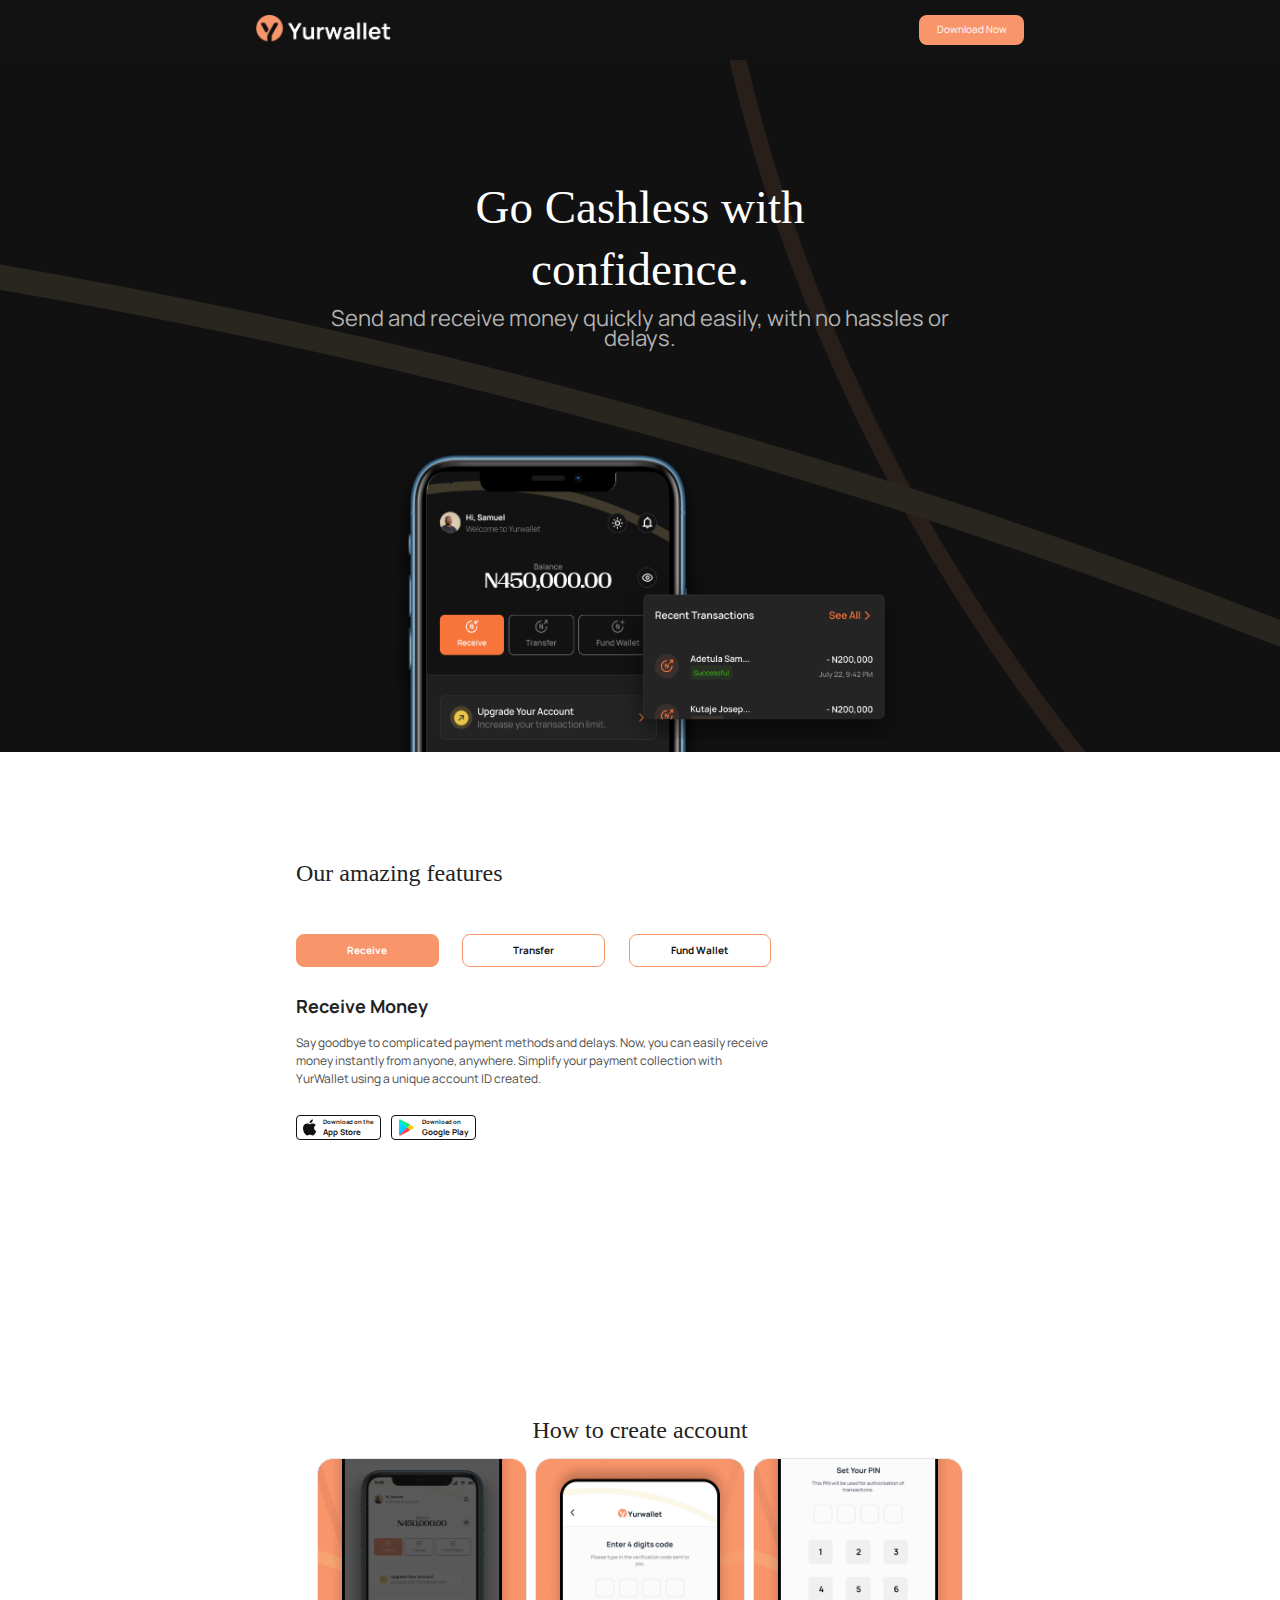
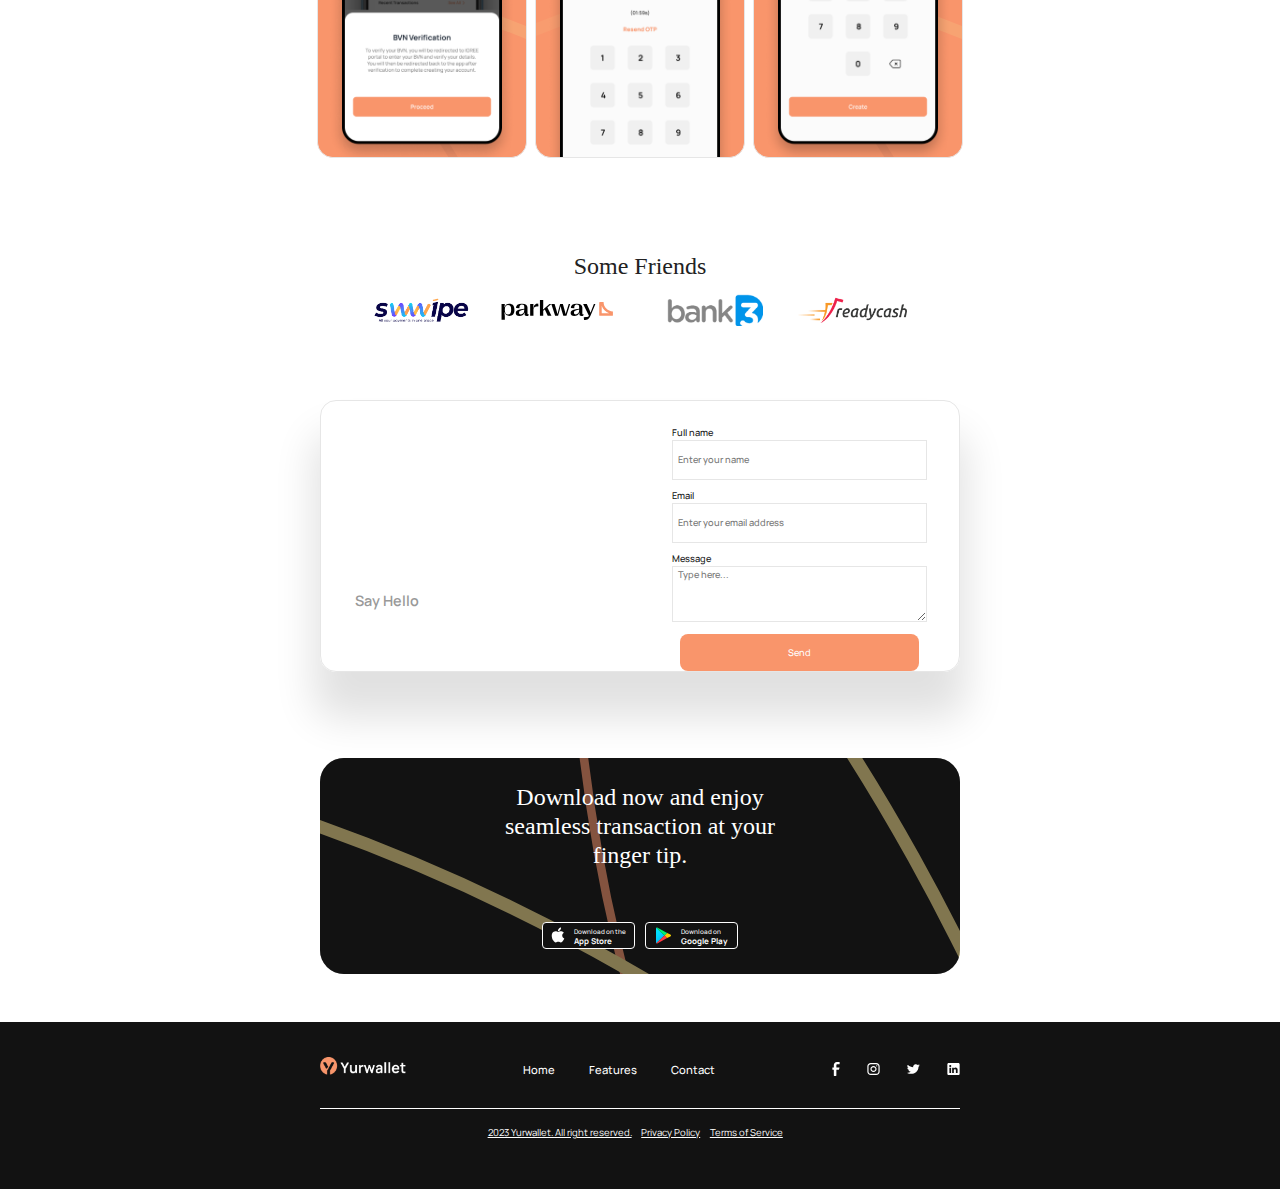
==== commit 2b5f0e1a: "test3" ====
--- a/index.html
+++ b/index.html
@@ -1046,7 +1046,7 @@
         <section class="ad-box">
             <div class="formbox">
                 <div class="vidbox">
-                    <video autoplay muted loop src="images\video.mp4"></video>
+                    <!-- <video autoplay muted loop src="images\video.mp4"></video> -->
                     <p>Say Hello <br><span>0700007275929</span></p>
                 </div>
                 <form action="">
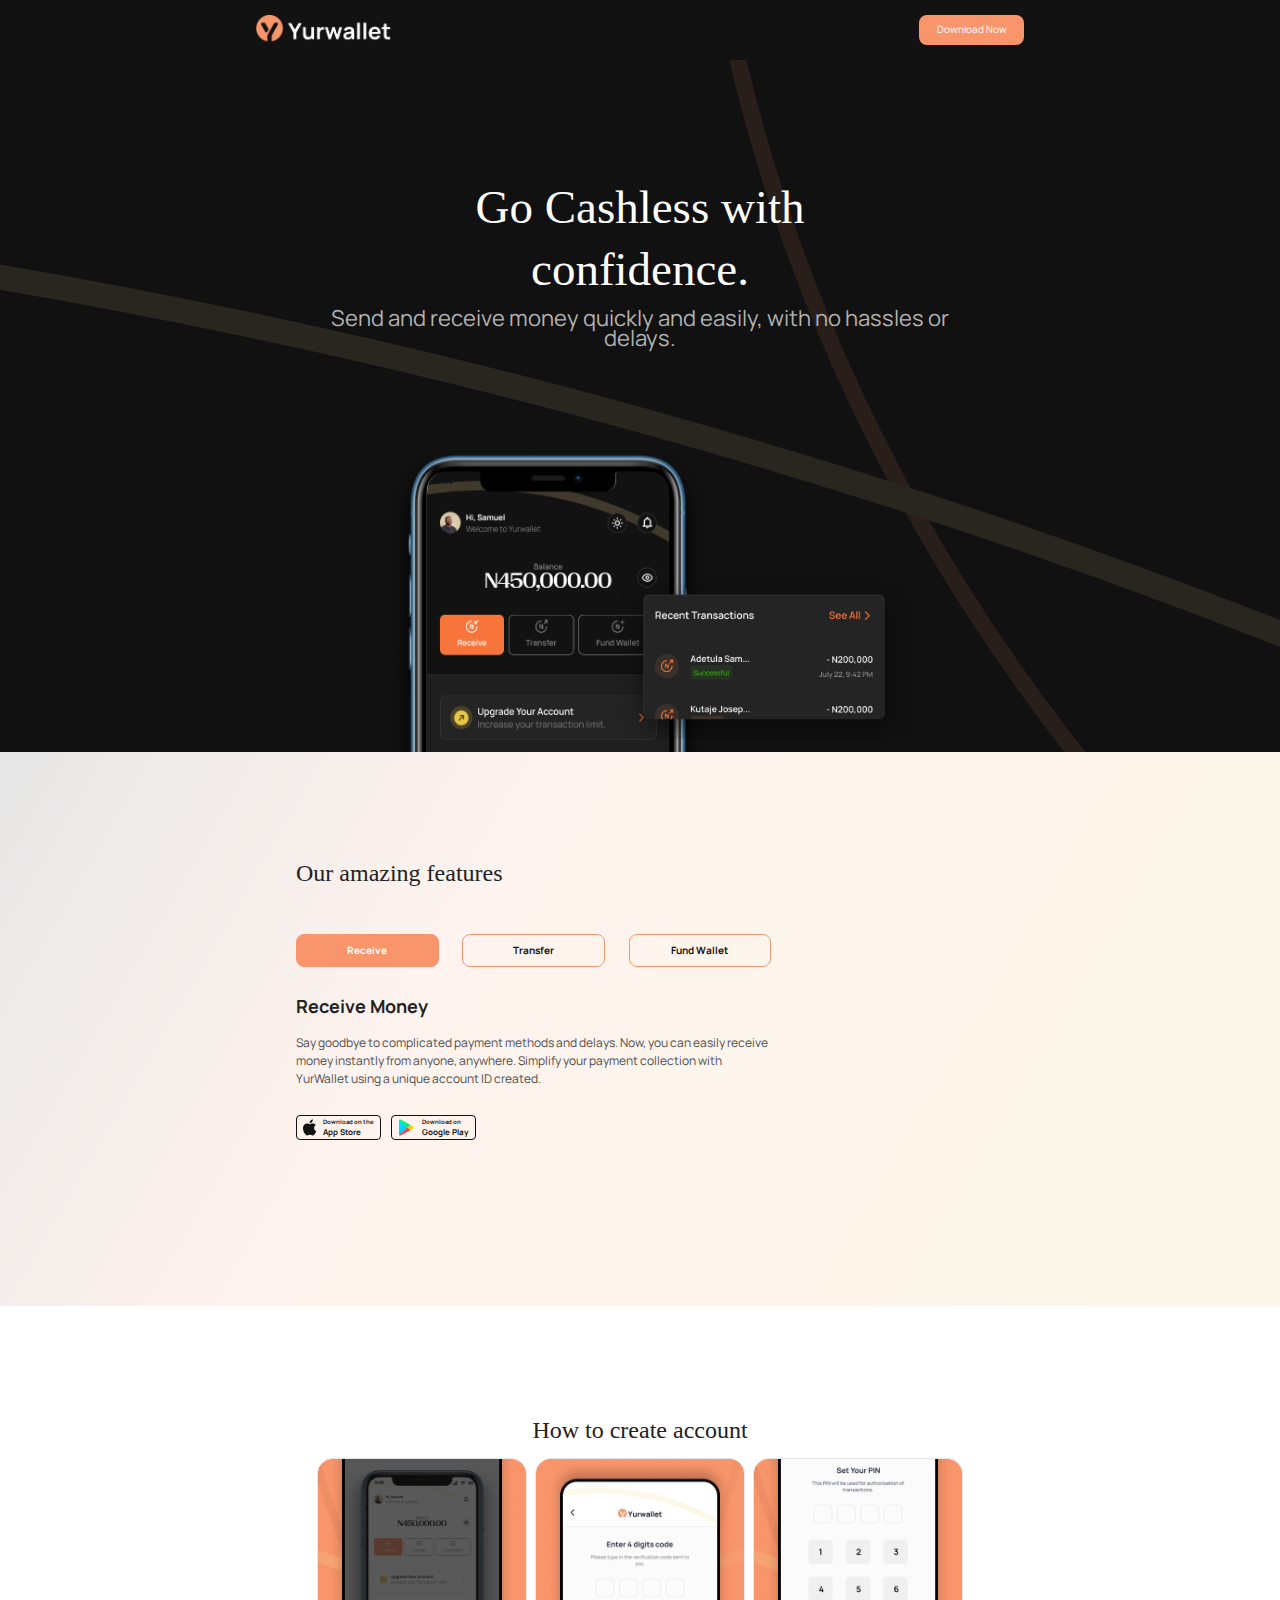
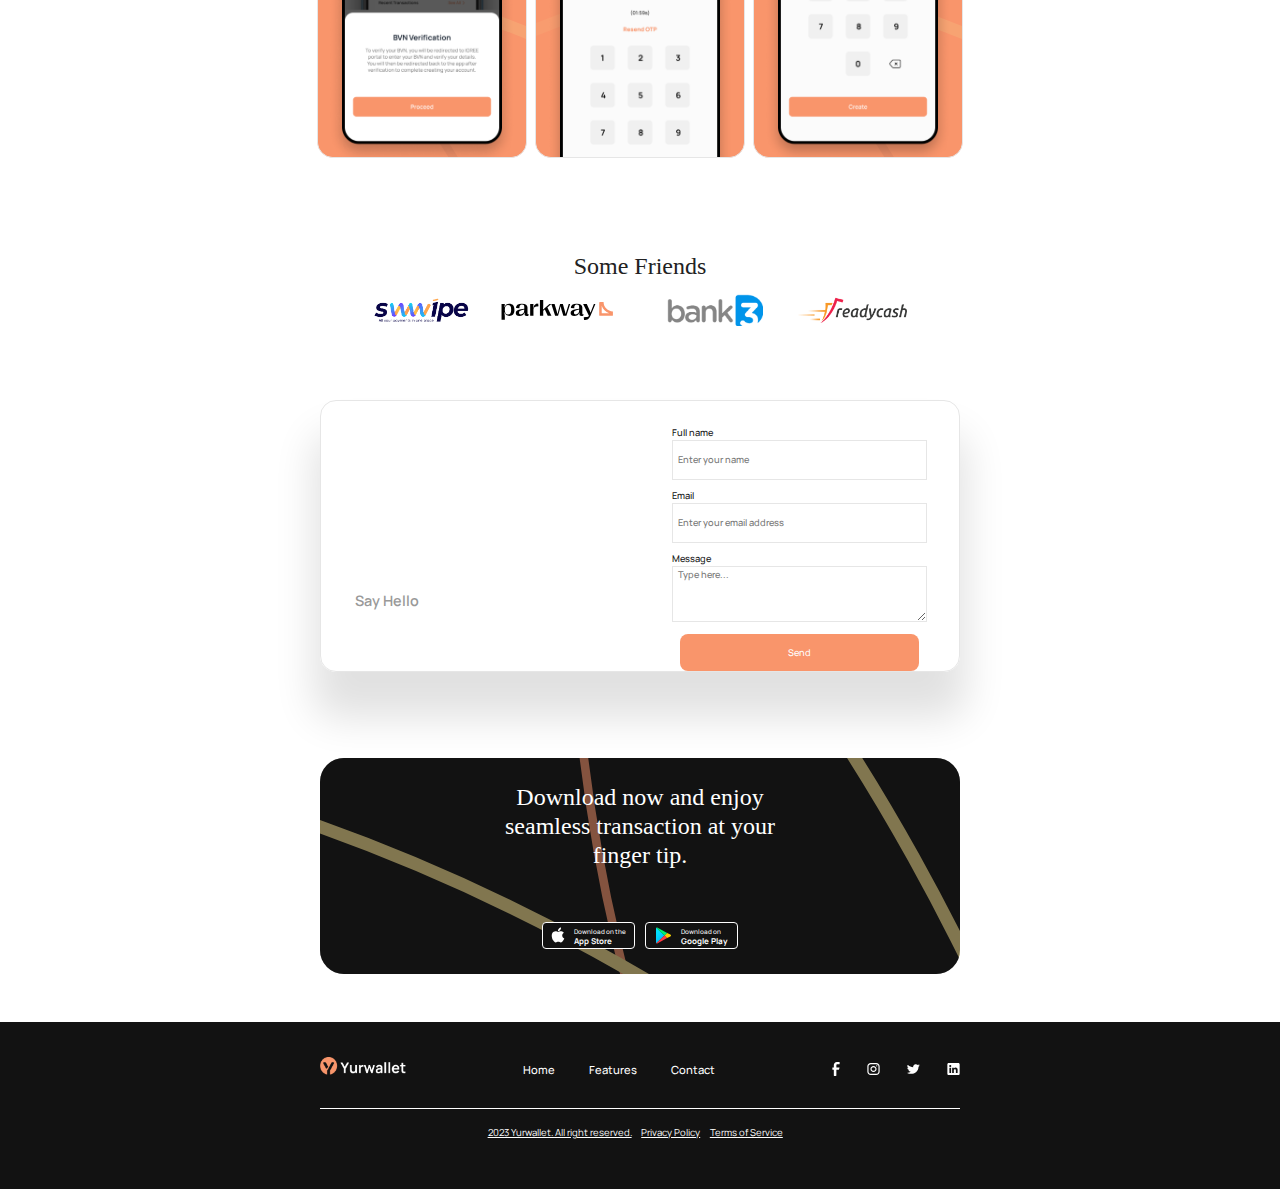
==== commit f144daf8: "test3" ====
--- a/index.html
+++ b/index.html
@@ -149,8 +149,9 @@
             flex-direction: column;
             justify-content: center;
             align-items: center;
-            background-image: url(./images/featuresbkg.svg);
-            background-size: cover;
+            background: linear-gradient(120deg, rgba(18,18,18,0.1) 0%, rgba(249,149,107,0.114) 35%, rgba(241,219,141,0.2) 100%);
+            /* background-image: url(./images/featuresbkg.svg);
+            background-size: cover; */
             /* background-position: center; */
         }
         .ft-box{
@@ -1046,7 +1047,7 @@
         <section class="ad-box">
             <div class="formbox">
                 <div class="vidbox">
-                    <!-- <video autoplay muted loop src="images\video.mp4"></video> -->
+                    <video autoplay muted loop src="images\video.mp4"></video>
                     <p>Say Hello <br><span>0700007275929</span></p>
                 </div>
                 <form action="">
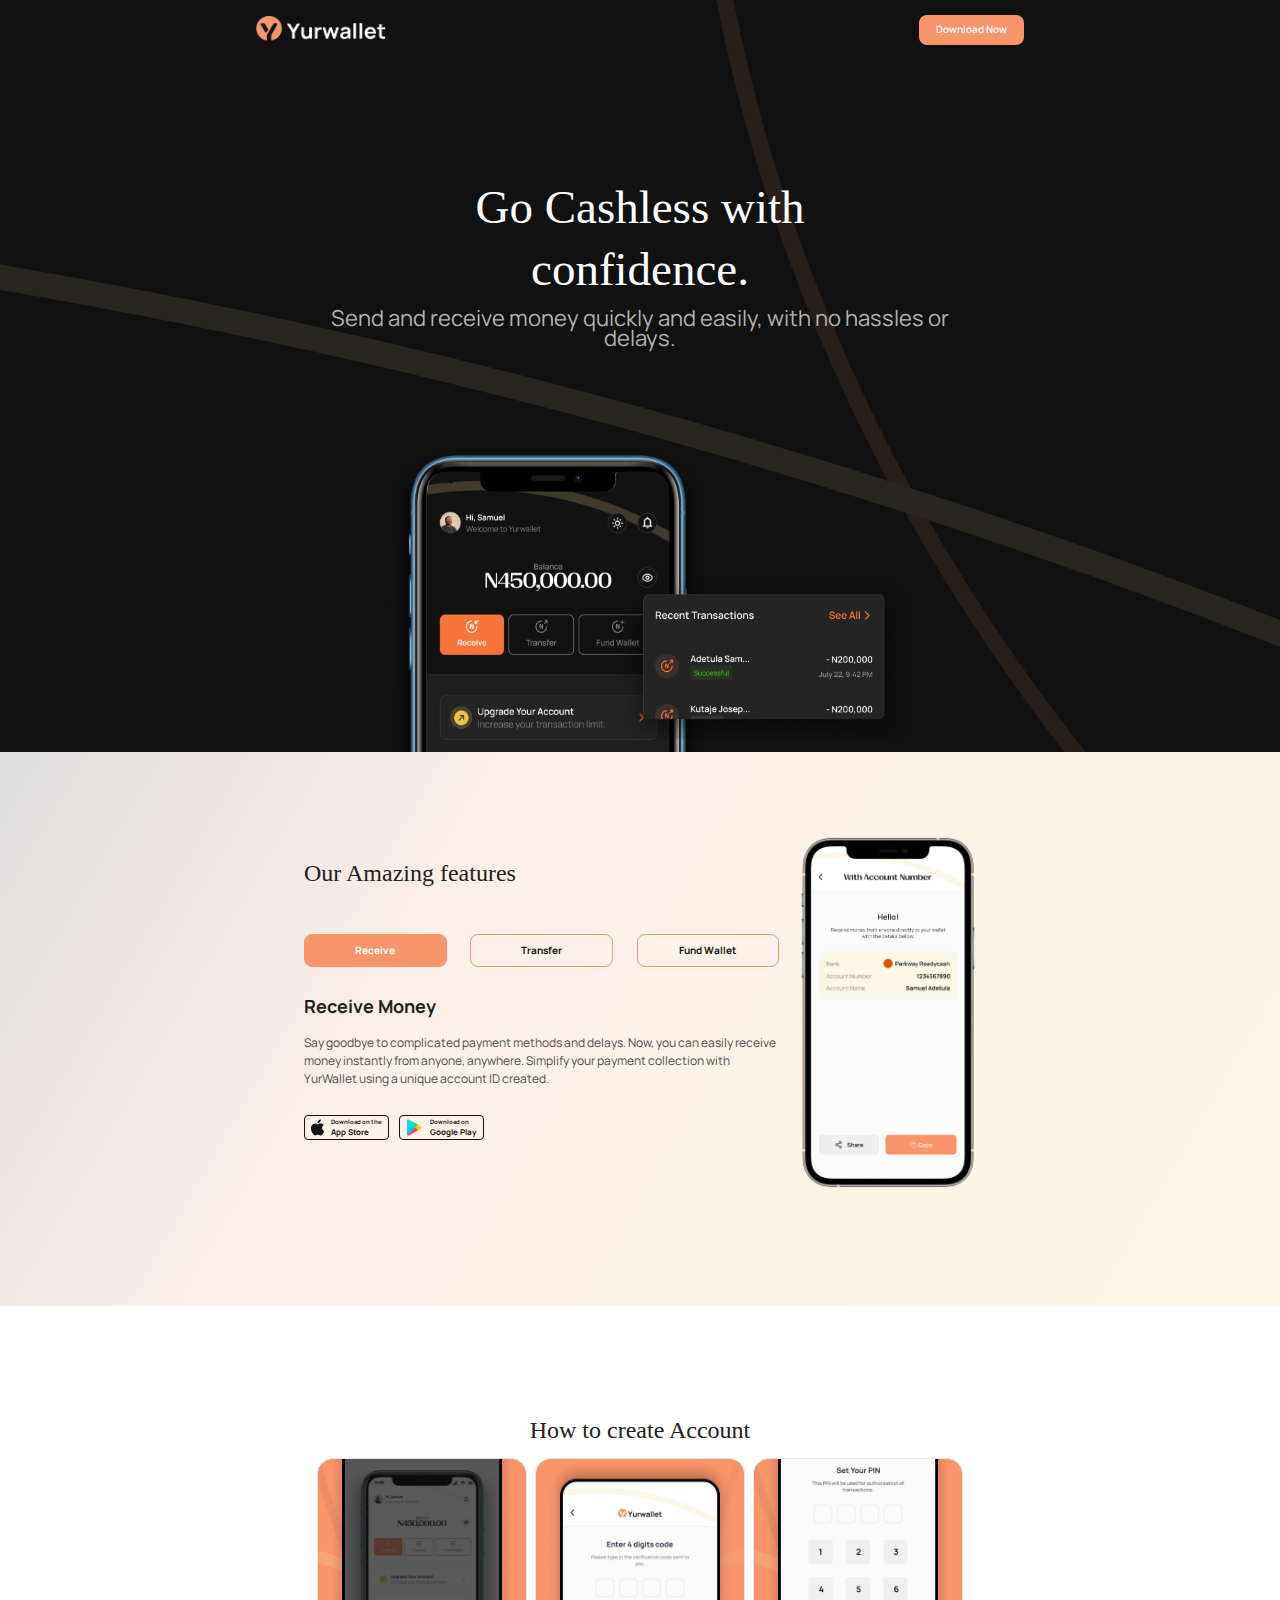
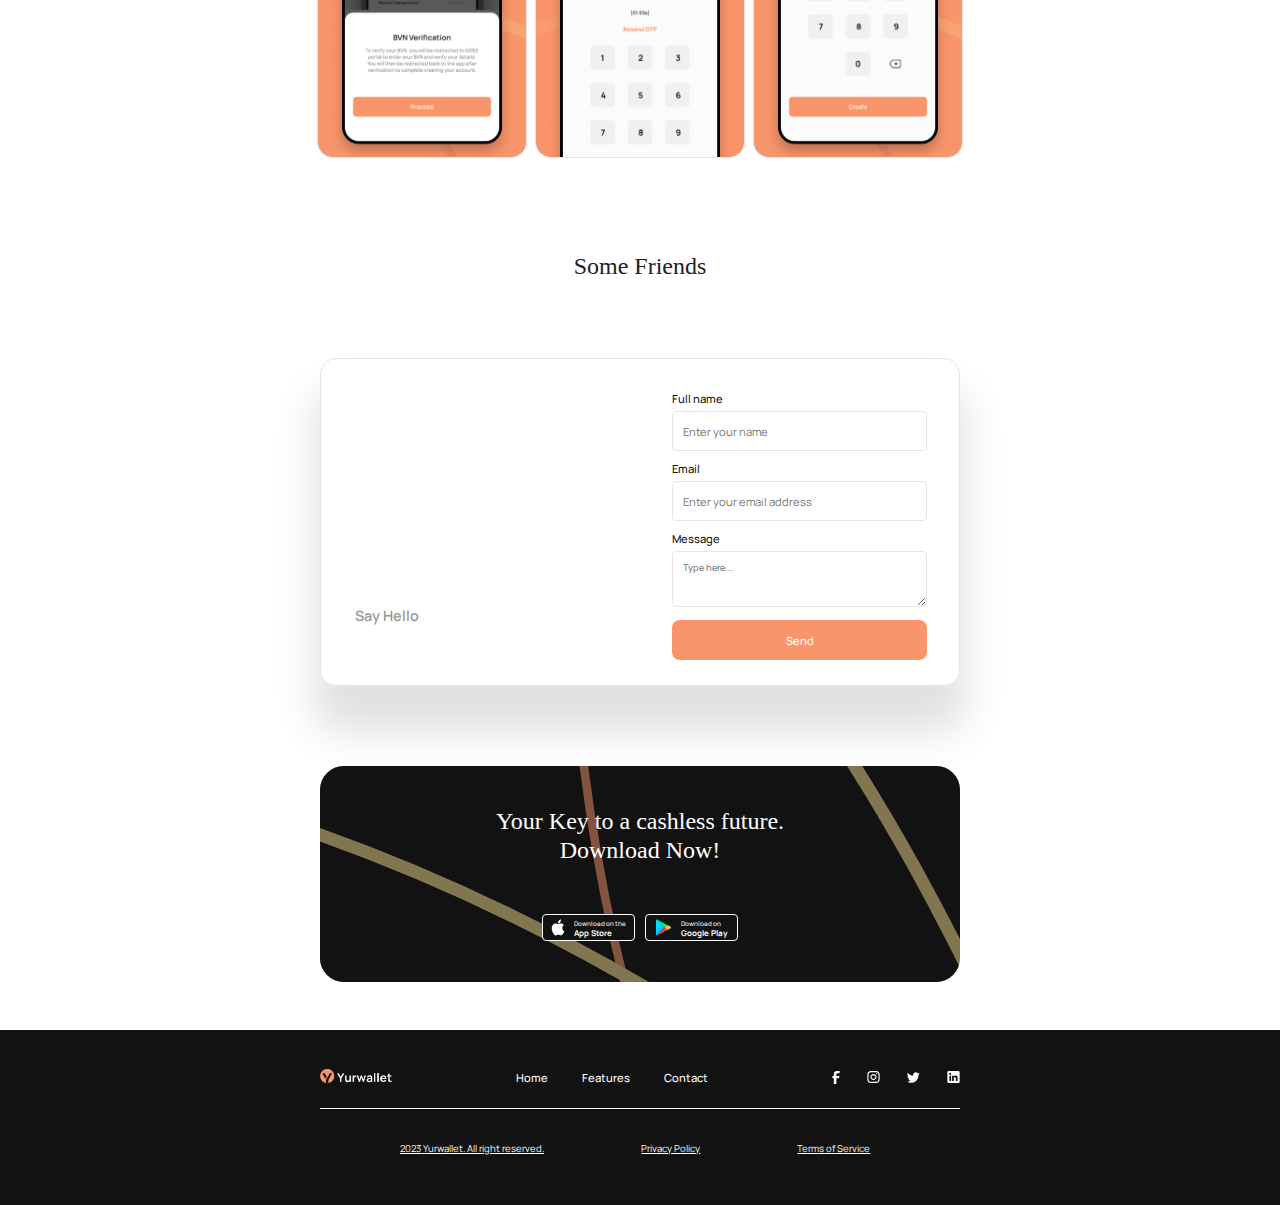
==== commit 69ee5d08: "test3" ====
--- a/index.html
+++ b/index.html
@@ -4,963 +4,10 @@
 <head>
     <meta charset="UTF-8">
     <meta name="viewport" content="width=device-width, initial-scale=1.0">
-    <title>Yurwallet</title>
+    <title>Parkway Wallet</title>
     <link href="https://fonts.googleapis.com/css2?family=Manrope:wght@400;500;600;700;800&family=Nunito:wght@200;300;400;500;700&family=Roboto:wght@100;400&display=swap" rel="stylesheet">
     <link rel="stylesheet" href="https://cdn.jsdelivr.net/npm/bootstrap@5.3.0-alpha1/dist/css/bootstrap.min.css">
-    <!-- <link rel="stylesheet" href="style.css"> -->
-    <style>
-        @font-face{
-            font-family: myFont;
-            src: url(./fonts/PPRightGothic-WideMedium.woff);
-        }
-        ::-webkit-scrollbar{
-            display: none;
-        }
-        *{
-            margin: 0;
-            padding: 0;
-            box-sizing: border-box;
-        }
-        body{
-        margin: 0;
-        }
-
-
-        .navbar{
-            height: 60px;
-            display: flex;
-            justify-content: space-between;
-            background:#121212;
-        }
-        /* .navbar.scrolled {
-            background:#121212;
-        } */
-        .logo{
-            height: 1.875rem;
-        }
-        .download{
-            width: 6.563rem;
-            height: 1.875rem;
-            background-color: #F9956B;
-            border: none;
-            border-radius: 0.5rem;
-            font-family: 'Manrope';
-            font-style: normal;
-            font-weight: 400;
-            font-size: 0.625rem;
-            line-height: 0.938rem;
-            color: #FFFFFF;
-        }
-
-
-        .hero{
-            width: 100%;
-            padding-top: 10rem;
-            display: flex;
-            flex-direction: column;
-            justify-content: center;
-            align-items: center;
-            background-image: url(./images/vector1.svg);
-            background-size: cover;
-            background-repeat: no-repeat;
-            background-position: center;
-            background-color: #121212;
-            position: relative;
-            isolation: isolate;
-            overflow:hidden;
-        }
-        .hero::after{
-            content: '';
-            position: absolute;
-            inset: 0;
-            z-index: -1;
-            background: #121212;
-            opacity: .9;
-        }
-        .init-txt{
-            height: 13rem;
-            width: 95%;
-            text-align: center;
-            font-family: myFont;
-            overflow: hidden;
-        }
-        .init-txt h3{
-            margin-top: 25rem;
-            font-style: normal;
-            font-weight: 500;
-            font-size: 2rem;
-            line-height: 3rem;
-            color: #FFFFFF;
-            transition: cubic-bezier(.03,1.11,.96,1.13) 1.3s;
-        }
-        .init-txt p{
-            font-family: "Manrope", sans-serif;
-            font-style: normal;
-            font-weight: 400;
-            font-size: 0.8rem;
-            line-height: 0.8rem;
-            color: #B3B3B3;
-            transition: cubic-bezier(.03,1.11,.96,1.12) 1s;
-        }
-        .show-hero .init-txt h3{
-            transform: translateY(-23rem);
-        }
-        .show-hero .init-txt p{
-            transform: translateY(-23rem);
-        }
-        .sample{
-            height: 15rem;
-            width: 100%;
-            padding-left: 1.5rem;
-            margin-top: 5rem;
-            display: flex;
-            align-items: end;
-            justify-content: center;
-        }
-        .iphone-top{
-            width: 15rem;
-            height: 15rem;
-            margin-bottom: -10rem;
-            z-index: 0;
-            position: relative;
-            transition: cubic-bezier(.03,1.11,.96,1.12) 1s;
-        }
-        .menu{
-            width: 10rem;
-            margin-left: -5rem;
-            margin-bottom: -3rem;
-            z-index: 1;
-            position: relative;
-            transition: cubic-bezier(.03,1.11,.96,1.12) 1s;
-        }
-        .show-hero .iphone-top{
-            transform: translateY(-9rem);
-        }
-        .show-hero .menu{
-            transform: translateY(-4.3rem);
-        }
-
-
-        .features{
-            width: 100%;
-            padding-top: 4rem;
-            padding-bottom: 4rem;
-            display: flex;
-            flex-direction: column;
-            justify-content: center;
-            align-items: center;
-            background: linear-gradient(120deg, rgba(18,18,18,0.1) 0%, rgba(249,149,107,0.114) 35%, rgba(241,219,141,0.2) 100%);
-            /* background-image: url(./images/featuresbkg.svg);
-            background-size: cover; */
-            /* background-position: center; */
-        }
-        .ft-box{
-            width: 95%;
-            padding-top: 3%;
-            padding-right: 5px;
-            margin-bottom: 1rem;
-            display: flex;
-            flex-direction: column;
-        }
-        .content{
-            height: 12rem;
-            width: 100%;
-            display: flex;
-            flex-direction: column;
-            overflow: hidden;
-        }
-        .ft-box h3{
-            font-family: myFont;
-            font-style: normal;
-            font-weight: 500;
-            font-size: 1.5rem;
-            line-height: 2.5rem;
-            color: #222222;
-        }
-        .link-cont{
-            width: 100%;
-            margin-top: 7%;
-            margin-bottom: 4%;
-            display: flex;
-            flex-direction: row;
-            justify-content: space-between;
-        }
-        .btn{
-            width: 30%;
-            height: 2.063rem;
-            color: #121212;
-            background: none;
-            border: 1px solid #F9956B;
-            border-radius: 0.5rem;
-            font-family: "Manrope", sans-serif;
-            font-style: normal;
-            font-weight: 700;
-            font-size: 0.625rem;
-            line-height: 0.938rem;
-        }
-        .btn:hover{
-            background-color: #F9956B;
-            color: #FFFFFF;
-        }
-        .btn.clicked{
-            background-color: #F9956B;
-            color: #FFFFFF;
-        }
-        .heading{
-            font-family: "Manrope", sans-serif;
-            font-style: normal;
-            font-weight: 700;
-            font-size: 1.125rem;
-            line-height: 2.5rem;
-            color: #222222;
-        }
-        .prg{
-            font-family: "Manrope", sans-serif;
-            font-style: normal;
-            font-weight: 400;
-            font-size: 0.75rem;
-            line-height: 1.125rem;
-            color: #4D4D4D;
-            margin-top: -8.3rem;
-            transition: 1s;
-            opacity: 0;
-        }
-        .show-ft .prg{
-            transform: translateY(8.3rem);
-            opacity: 1;
-        }
-        .show-ft .apps{
-            transform: translateY(9rem);
-            opacity: 1;
-        }
-        .apps{
-            height: fit-content;
-            width: 11.25rem;
-            display: flex;
-            flex-direction: row;
-            justify-content: space-between;
-            transition: cubic-bezier(.03,1.11,.96,1.13) 1.3s;
-            opacity: 0;
-        }
-        .appstore, .playstore{
-            width: 5.313rem;
-            height: 1.563rem;
-            border-radius: 0.25rem;
-            border: 0.031rem solid #121212;
-            display: flex;
-            flex-direction: row;
-            justify-content: space-evenly;
-        }
-        .appstore a{
-            font-family: 'Manrope';
-            font-style: normal;
-            font-weight: 700;
-            font-size: 0.5rem;
-            line-height: 0.563rem;
-            text-decoration: none;
-            color: #121212;
-        }
-        .appstore img{
-            width: 0.875rem;
-        }
-        .playstore img{
-            width: 0.938rem;
-        }
-        .playstore a{
-            font-family: 'Manrope';
-            font-style: normal;
-            font-weight: 700;
-            font-size: 0.5rem;
-            line-height: 0.563rem;
-            text-decoration: none;
-            color: #121212;
-        }
-        .apps span{
-            font-family: 'Manrope';
-            font-style: normal;
-            font-weight: 700;
-            font-size: 0.375rem;
-            line-height: 0.563rem;
-        }
-        .boxx{
-            display: flex;
-            justify-content: center;
-            align-items: center;
-            margin-bottom: 2rem;
-        }
-        .iphone{
-            width: 10rem;
-            transition: ease-in-out .4s;
-        }
-        .show-ft .iphone{
-            transform: scale(1.2, 1.2);
-        }
-
-
-
-        .more-details{
-            width: 100%;
-            padding-top: 4rem;
-            padding-bottom: 3rem;
-            display: flex;
-            flex-direction: column;
-            justify-content: space-between;
-            align-items: center;
-            background: #FFFFFF;
-        }
-        .more-details h3{
-            margin-bottom: 1rem;
-            font-family: myFont;
-            font-style: normal;
-            font-weight: 500;
-            font-size: 1.5rem;
-            line-height: 1.5rem;
-            color: #222222;
-            align-self: center;
-            justify-self: center;
-        }
-        .guide{
-            display: flex;
-            flex-direction: column;
-            justify-content: center;
-            margin-bottom: 2rem;
-        }
-        .bvnbox{
-            width: 13.125rem;
-            height: 18.75rem;
-            margin-bottom: 2rem;
-            background-color: #F9956B;
-            border: 1px solid #E6E6E6;
-            border-radius: 1rem;
-            display: flex;
-            flex-direction: column;
-            justify-content: start;
-            justify-self: center;
-            align-items: center;
-            background-image: url(./images/bvnbkg.svg);
-            background-size: cover;
-            background-position: center;
-            overflow: hidden;
-            position: relative;
-            isolation: isolate;
-            transition: 1.5s;
-        }
-        .otpbox{
-            width: 13.125rem;
-            height: 18.75rem;
-            margin-bottom: 2rem;
-            background-color: #F9956B;
-            border: 1px solid #E6E6E6;
-            border-radius: 1rem;
-            display: flex;
-            flex-direction: column;
-            justify-content: end;
-            justify-self: center;
-            align-items: center;
-            background-image: url(./images/otpbkg.svg);
-            background-size: cover;
-            background-position: center;
-            position: relative;
-            isolation: isolate;
-            overflow: hidden;
-            transition: 1.5s;
-        }
-        .pinbox{
-            width: 13.125rem;
-            height: 18.75rem;
-            margin-bottom: 4rem;
-            background-color: #F9956B;
-            border: 1px solid #E6E6E6;
-            border-radius: 1rem;
-            display: flex;
-            flex-direction: column;
-            justify-content: start;
-            justify-self: center;
-            align-items: center;
-            background-image: url(./images/bvnbkg.svg);
-            background-size: cover;
-            background-position: center;
-            overflow: hidden;
-            position: relative;
-            isolation: isolate;
-            transition: 1.5s;
-        }
-        .show-dt .bvnbox{
-            box-shadow: 0rem 2.5rem 2.5rem 0.313rem rgba(0, 0, 0, 0.19);
-        }
-        .show-dt .otpbox{
-            box-shadow: 0rem 2.5rem 2.5rem 0.313rem rgba(0, 0, 0, 0.19);
-        }
-        .show-dt .pinbox{
-            box-shadow: 0rem 2.5rem 2.5rem 0.313rem rgba(0, 0, 0, 0.19);
-        }
-        .bvnbox::after{
-            content: '';
-            position: absolute;
-            inset: 0;
-            z-index: -1;
-            background: #F9956B;
-            opacity: .8;
-            border-radius: 1rem;
-        }
-        .otpbox::after{
-            content: '';
-            position: absolute;
-            inset: 0;
-            z-index: -1;
-            background: #F9956B;
-            opacity: .8;
-            border-radius: 1rem;
-        }
-        .pinbox::after{
-            content: '';
-            position: absolute;
-            inset: 0;
-            z-index: -1;
-            background: #F9956B;
-            opacity: .8;
-            border-radius: 1rem;
-        }
-        .bvn, .otp, .pin{
-            width: 90%;
-            transition: cubic-bezier(.03,1.11,.96,1) 1.5s;
-        }
-        .bvn, .pin{
-            align-self: center;
-            justify-self: start;
-        }
-        .otp{
-            align-self: center;
-            justify-self: end;
-        }
-        .show-dt .bvn{
-            transform: translateY(-7.5rem);
-        }
-        .show-dt .otp{
-            transform: translateY(7.5rem);
-        }
-        .show-dt .pin{
-            transform: translateY(-7.5rem);
-        }
-        .bvn-txt, .pin-txt{
-            width: 100%;
-            margin-top: 0.375rem;
-            display: flex;
-            flex-direction: column;
-            justify-content: center;
-            transition: cubic-bezier(.03,1.11,.96,1.02) 1.5s;
-        }
-        .otp-txt{
-            width: 100%;
-            margin-bottom: 0.375rem;
-            display: flex;
-            flex-direction: column;
-            justify-content: center;
-            padding: 0;
-            transition: cubic-bezier(.03,1.11,.96,1.02) 1.5s;
-        }
-        .show-dt .bvn-txt{
-            transform: translateY(-7rem);
-        }
-        .show-dt .otp-txt{
-            transform: translateY(7.5rem);
-        }
-        .show-dt .pin-txt{
-            transform: translateY(-7rem);
-        }
-        .hd{
-            margin-left: 1.2rem;
-            font-family: 'Manrope', sans-serif;
-            font-style: normal;
-            font-weight: 600;
-            font-size: 0.8rem;
-            line-height: 0.313rem;
-            color: #FFFFFF;
-        }
-        .txt{
-            margin-left: 1.2rem;
-            font-family: 'Manrope', sans-serif;
-            font-style: normal;
-            font-weight: 600;
-            font-size: 0.563rem;
-            line-height: 1.6;
-            color: #FFFFFF;
-        }
-        .companies{
-            width: 14rem;
-            display: flex;
-            flex-direction: column;
-        }
-        .comp{
-            display: flex;
-            flex-direction: row;
-            justify-content: space-between;
-            align-items: center;
-            margin-bottom: 10px;
-
-        }
-        .swipe, .bank3d{
-            max-width: 6rem;
-        }
-        .pkw{
-            width: 7rem;
-        }
-        .readycash{
-            width: 7rem;
-        }
-
-        .ad-box{
-            width: 100%;
-            display: flex;
-            flex-direction: column;
-            justify-content: center;
-            align-items: center;
-            background-color: #FFFFFF;
-            padding-bottom: 3rem;
-        }
-        .formbox{
-            display: flex;
-            flex-direction: column;
-            margin-top: 0;
-            grid-column: span 2;
-            height: 32rem;
-            width: 17rem;
-            margin-bottom: 3rem;
-            border-radius: 1rem;
-            border: 0.719528px solid #E6E6E6;;
-            box-shadow: 0rem 2.5rem 2.5rem 0.313rem rgba(0, 0, 0, 0.12);
-        }
-
-        .vidbox{
-            height: 40%;
-            width: 100%;
-            isolation: isolate;
-            position: relative;
-            display: flex;
-        }
-        video{
-            object-fit: cover;
-            width: 100%;
-            height: 100%;
-            position: absolute;
-            z-index: -1;
-            border-top-left-radius: 1rem;
-            border-top-right-radius: 1rem;
-            margin-bottom: 10rem;
-        }
-        .vidbox p{
-            align-self: end;
-            margin: 1rem;
-            color: #999999;
-            font-family: 'Manrope';
-            font-style: normal;
-            font-weight: 600;
-            font-size: 0.9rem;
-            line-height: 1.5rem;
-        }
-        .vidbox span{
-            color: #FFFFFF;
-            font-family: myFont;
-            font-weight: 400;
-            font-size: 1.1rem;
-            line-height: 0.938rem;
-        }
-        form{
-            padding-top: 1.5rem;
-            display: flex;
-            flex-direction: column;
-            align-items: center;
-            width: 100%;
-            height: 60%;
-        }
-        label{
-            width: 80%;
-            margin-bottom: 0.5rem;
-            font-family: 'Manrope';
-            font-style: normal;
-            font-weight: 500;
-            font-size: 0.58rem;
-            line-height: 0.938rem;
-            color: #121212;
-        }
-        input{
-            width: 100%;
-            height: 2.5rem;
-            font-family: 'Manrope';
-            font-style: normal;
-            font-weight: 500;
-            font-size: 0.58rem;
-            line-height: 0.938rem;
-            padding-left: 0.3rem;
-            padding-right: 0.3rem;
-            border: 1px solid #E6E6E6;
-        }
-        #message{
-            width: 100%;
-            height: 3.5rem;
-            font-family: 'Manrope';
-            font-style: normal;
-            font-weight: 500;
-            font-size: 0.58rem;
-            line-height: 0.938rem;
-            text-align: start;
-            padding-left: 0.3rem;
-            padding-right: 0.3rem;
-            border: 1px solid #E6E6E6;
-        }
-        #submit{
-            width: 75%;
-            height: 4em;
-            font-family: 'Manrope';
-            font-style: normal;
-            font-weight: 500;
-            font-size: 0.58rem;
-            line-height: 0.938rem;
-            color: #FFFFFF;
-            background-color: #F9956B;
-            border: none;
-            border-radius: 0.5rem;
-        }
-        .download-box{
-            height: 20rem;
-            width: 17rem;
-            display: flex;
-            flex-direction: column;
-            justify-content: space-evenly;
-            align-items: center;
-            background-color: #121212;
-            background-image: url(./images/bottomvector.svg);
-            background-size: cover;
-            background-repeat: no-repeat;
-            border-radius: 1.5rem;
-            position: relative;
-            isolation: isolate;
-            margin-top: 3%;
-        }
-        .download-box::after{
-            content: '';
-            position: absolute;
-            inset: 0;
-            z-index: -1;
-            background: #121212;
-            opacity: .5;
-            border-radius: 1.5rem;
-        }
-        .ad-txt{
-            width: 70%;
-            height: fit-content;
-        }
-        .download-box h3{
-            font-family: myFont;
-            font-style: normal;
-            font-weight: 500;
-            font-size: 1.1rem;
-            line-height: 1.5rem;
-            color: #FFFFFF;
-            text-align: center;
-        }
-        .apps2{
-            height: fit-content;
-            width: 12.25rem;
-            margin-top: 3%;
-            display: flex;
-            flex-direction: row;
-            justify-content: space-between;
-        }
-        .appstore2, .playstore2{
-            width: 5.8rem;
-            height: 1.7rem;
-            background-color: #121212;
-            border-radius: 0.25rem;
-            border: 0.063rem solid #FFFFFF;;
-            display: flex;
-            flex-direction: row;
-            justify-content: space-evenly;
-            align-items: center;
-        }
-        .appstore2 a{
-            font-family: 'Manrope';
-            font-style: normal;
-            font-weight: 700;
-            font-size: 0.5rem;
-            line-height: 0.563rem;
-            text-decoration: none;
-            color: #FFFFFF;
-        }
-        .appstore2 img{
-            width: 0.875rem;
-        }
-        .playstore2 img{
-            width: 0.938rem;
-        }
-        .playstore2 a{
-            font-family: 'Manrope';
-            font-style: normal;
-            font-weight: 700;
-            font-size: 0.5rem;
-            line-height: 0.563rem;
-            text-decoration: none;
-            color: #FFFFFF;
-        }
-        .apps2 span{
-            font-family: 'Manrope';
-            font-style: normal;
-            font-weight: 500;
-            font-size: 0.4rem;
-            line-height: 0.563rem;
-        }
-
-
-
-        .footer{
-            display: flex;
-            flex-direction: column;
-            justify-content: center;
-            align-items: center;
-            background-color: #121212;
-            padding-top: 2rem;
-            padding-bottom: 2rem;
-        }
-        .yurline{
-            width: 17rem;
-            display: flex;
-            flex-direction: column;
-            justify-content: center;
-            align-items: center;
-            border-bottom: 0.063rem solid white;
-            width: 17rem;
-            padding-bottom: 1.5rem;
-            margin-bottom: 1rem;
-        }
-        .logo2{
-            height: 1.2rem;
-            margin-bottom: 4px;
-        }
-        .contact{
-            width: 12rem;
-            height: 1.875rem;
-            display: flex;
-            flex-direction: row;
-            justify-content: space-between;
-            align-items: center;
-        }
-        .socials{
-            width: 8rem;
-            height: 1.875rem;
-            display: flex;
-            flex-direction: row;
-            justify-content: space-between;
-            align-items: center;
-        }
-        .socials img{
-            width: 0.8rem;
-        }
-        .fb{
-            max-width: 0.5rem;
-        }
-        .contact a{
-            text-decoration: none;
-            font-family: 'Manrope', sans-serif;
-            font-style: normal;
-            font-weight: 500;
-            font-size: 0.7rem;
-            line-height: 0.563rem;
-            color: #FFFFFF;
-        }
-        .cpy-line{
-            width: 17rem;
-            display: flex;
-            flex-direction: column;
-            justify-content: center;
-            align-items: center;
-        }
-        .cpy-line a{
-            font-family: 'Manrope', sans-serif;
-            font-style: normal;
-            font-weight: 400;
-            font-size: 0.6rem;
-            line-height: 1rem;
-            color: #FFFFFF;
-            text-decoration: underline;
-            padding-bottom: 1rem;
-        }
-
-
-        @media screen and (min-width:650px){
-            .logo{
-                margin-left: 3rem;
-            }
-            .download{
-                margin-right: 3rem;
-            }
-
-            .iphone-top{
-                width: 18rem;
-                height: 18rem;
-            }
-            .menu{
-                width: 14rem;
-                margin-bottom: -4em;
-                margin-left: -8rem;
-            }
-
-
-            .features{
-                flex-direction: row;
-                align-items: center;
-                padding-left: 1rem;
-                padding-right: 2rem;
-            }
-            .ft-box{
-                width: 30rem;
-                margin-right: 2rem;
-            }
-            .guide{
-                flex-direction: row;
-                margin-bottom: 2rem;
-            }
-            .bvnbox, .otpbox{
-                margin-right: 0.5rem;
-            }
-            .companies{
-                width: 40rem;
-                flex-direction: row;
-                justify-content: space-evenly;
-            }
-            .comp{
-                width: 15rem;
-                justify-content: space-between;
-            }
-
-
-            .formbox{
-                flex-direction: row;
-                width: 40rem;
-                height: 17rem;
-                border-radius: 1rem;
-            }
-            .vidbox{
-                width: 50%;
-                height: 100%;
-                border-radius: 0;
-            }
-            video{
-                border-radius: 0;
-                border-top-left-radius: 1rem;
-                border-bottom-left-radius: 1rem;
-            }
-            .vidbox p{
-                margin: 2.1rem;
-            }
-            form{
-                width: 50%;
-                height: 100%;
-                border-radius: 0;
-            }
-            .download-box{
-                height: 13.5rem;
-                width: 40rem;
-            }
-
-            .yurline{
-                width: 40rem;
-                flex-direction: row;
-                justify-content: space-between;
-            }
-            .logo2{
-                display: unset;
-            }
-            .cpy-line{
-                width: 40rem;
-                flex-direction: row;
-            }
-            .cpy-line a{
-                margin-right: 1em;
-            }
-        }
-
-
-        @media screen and (min-width:950px){
-            .logo{
-                margin-left: 15rem;
-            }
-            .download{
-                margin-right: 15rem;
-            }
-
-            .hero{
-                padding-top: 9em;
-            }
-            .init-txt{
-                height: 15rem;
-                margin-bottom: 3em;
-                width: 40rem;
-            }
-            .init-txt h3{
-                font-size: 2.938rem;
-                line-height: 3.875rem;
-            }
-            .init-txt p{
-                font-size: 1.375rem;
-                line-height: 1.25rem;
-            }
-            .iphone-top{
-                width: 20rem;
-                height: 20rem;
-                margin-bottom: -13em;
-            }
-            .show-hero .iphone-top{
-                transform: translateY(-12rem);
-            }
-            .menu{
-                width: 19rem;
-                margin-bottom: -7.5em;
-                margin-left: -6em;
-            }
-            .show-hero .menu{
-                transform: translateY(-8.3rem);
-            }
-
-
-            .hd{
-                font-size: 0.8rem;
-                line-height: 0.313rem;
-                margin-left: 1.2rem;
-            }
-            .txt{
-                font-size: 0.563rem;
-                line-height: 1.6;
-                margin-left: 1.2rem;
-            }
-            .show-dt .bvn-txt{
-                transform: translateY(-7rem);
-            }
-            .show-dt .otp-txt{
-                transform: translateY(7.5rem);
-            }
-            .show-dt .pin-txt{
-                transform: translateY(-7rem);
-            }
-            .more-details{
-                padding-top: 7rem;
-                padding-bottom: 4rem;
-            }
-
-            .download-box h3{
-                font-size: 1.5rem;
-                line-height: 1.8rem;
-            }
-        }
-
-        @media screen and(min-width: 1920px){
-            .logo{
-                margin-left: 22rem;
-            }
-            .download{
-                margin-right: 22rem;
-            }
-        }
-    </style>
+    <link rel="stylesheet" href="style.css">
 </head>
 <body>
     <nav id="mainNavbar" class="navbar navbar-dark navbar-expand-md py-0 px-3 fixed-top">
@@ -972,19 +19,19 @@
                 <h3>Go Cashless with <br>confidence.</h3>
                 <p>Send and receive money quickly and easily, with no hassles or delays.</p>
             </div>
-            <div class="sample">
-                <img src="images\topdisplay2.png" alt="" class="iphone-top">
-                <img src="images\menu2.png" alt="" class="menu">
+            <div class="top-display">
+                <img src="images\topdisplay.png" alt="" class="iphone-top">
+                <img src="images\menu.png" alt="" class="menu">
             </div>
         </section>
 
         <section class="features">
             <div class="ft-box">
-                <h3>Our amazing features</h3>
+                <h3>Our Amazing features</h3>
                 <div class="link-cont">
-                    <button class="btn clicked" onclick="receive()">Receive</button>
-                    <button class="btn" onclick="transfer()">Transfer</button>
-                    <button class="btn" onclick="fund()">Fund Wallet</button>
+                    <button onclick= "receive()" class="btn link1 clicked">Receive</button>
+                    <button onclick= "transfer()" class="btn link2">Transfer</button>
+                    <button onclick= "fund()" class="btn link3">Fund Wallet</button>
                 </div>
                 <h4 class="heading">Receive Money</h4>
                 <div class="content">
@@ -1001,13 +48,13 @@
                     </div>
                 </div>
             </div>
-            <div class="boxx">
+            <div class="ft-display">
                 <img src="images\receive.png" alt="" class="iphone">
             </div>
         </section>
 
         <section class="more-details">
-            <h3>How to create account</h3>
+            <h3>How to create Account</h3>
             <div class="guide">
                 <div class="bvnbox">
                     <img src="images\bvn.png" alt="" class="bvn">
@@ -1032,16 +79,8 @@
                 </div>
             </div>
             <h3>Some Friends</h3>
-            <div class="companies">
-                <div class="comp">
-                    <img src="images\swipe.png" alt="" class="swipe">
-                    <img src="images\parkway.svg" alt="" class="pkw">
-                </div>
-                <div class="comp">
-                    <img src="images\bank3d.png" alt="" class="bank3d">
-                    <img src="images\readycash.png" alt="" class="readycash">
-                </div>
-            </div>
+            <img src="./images/friends.png" alt="" class="friends">
+            <img src="./images/friends2.png" alt="" class="friends2">
         </section>
 
         <section class="ad-box">
@@ -1067,7 +106,7 @@
                 </form>
             </div>
             <div id="download-box" class="download-box">
-                <h3>Download now and enjoy <br>seamless transaction at your <br>finger tip.</h3>
+                <h3>Your Key to a cashless future.<br>Download Now!</h3>
                 <div class="apps2">
                     <div class="appstore2">
                         <img src="images\apple2.svg" alt="">
@@ -1083,7 +122,7 @@
 
         
         <section class="footer">
-            <div class="yurline">
+            <div class="connect">
                 <img src="images/logo.png" alt="" class="logo2">
                 <div class="contact">
                     <a href="#">Home</a>
@@ -1097,85 +136,20 @@
                     <img src="./images/linkedin.svg" alt="">
                 </div>
             </div>
-            <div class="cpy-line">
+            <div class="docs">
                 <a href="">2023 Yurwallet. All right reserved.</a>
-                <a href="">Privacy Policy</a>
+                <a href="./policy.html">Privacy Policy</a>
                 <a href="">Terms of Service</a>
             </div>
         </section>
 
 
-    <script>
-        const observer = new IntersectionObserver((entries) => {
-         entries.forEach((entry) => {
-            console.log(entry)
-            if (entry.isIntersecting) {
-                entry.target.classList.add('show-hero');
-            } else{
-                entry.target.classList.remove('show-hero');
-            }
-            })
-        })
-        const hiddenElements = document.querySelectorAll('.hero');
-        hiddenElements.forEach((el) => observer.observe(el))
 
-        const observer2 = new IntersectionObserver((entries) => {
-            entries.forEach((entry) => {
-                console.log(entry)
-                if (entry.isIntersecting) {
-                    entry.target.classList.add('show-ft');
-                } else{
-                    entry.target.classList.remove('show-ft');
-                }
-            })
-        })
-        const hiddenElements2 = document.querySelectorAll('.features');
-        hiddenElements2.forEach((el) => observer2.observe(el))
+    <script src="https://code.jquery.com/jquery-3.3.1.slim.min.js" integrity="sha384-q8i/X+965DzO0rT7abK41JStQIAqVgRVzpbzo5smXKp4YfRvH+8abtTE1Pi6jizo"
+    crossorigin="anonymous"></script>
+    <script src="https://cdn.jsdelivr.net/npm/@popperjs/core@2.11.6/dist/umd/popper.min.js" integrity="sha384-oBqDVmMz9ATKxIep9tiCxS/Z9fNfEXiDAYTujMAeBAsjFuCZSmKbSSUnQlmh/jp3" crossorigin="anonymous"></script>
+    <!-- <script src="https://cdn.jsdelivr.net/npm/bootstrap@5.3.0-alpha1/dist/js/bootstrap.min.js" integrity="sha384-mQ93GR66B00ZXjt0YO5KlohRA5SY2XofN4zfuZxLkoj1gXtW8ANNCe9d5Y3eG5eD" crossorigin="anonymous"></script> -->
 
-        const observer3 = new IntersectionObserver((entries) => {
-            entries.forEach((entry) => {
-                console.log(entry)
-                if (entry.isIntersecting) {
-                    entry.target.classList.add('show-dt');
-                } else{
-                    entry.target.classList.remove('show-dt');
-                }
-            })
-        })
-        const hiddenElements3 = document.querySelectorAll('.more-details');
-        hiddenElements3.forEach((el) => observer3.observe(el))
-
-        const buttons = document.querySelectorAll(".btn")
-        buttons.forEach(active => {
-            active.addEventListener("click", () => {
-                document.querySelector('.clicked')?.classList.remove('clicked')
-                active.classList.add('clicked')
-            })
-        })
-        function receive(){
-            
-            const transferText = document.querySelector(".heading")
-            transferText.innerText = "Receive Money"
-            
-            const transferPrg = document.querySelector(".prg")
-            transferPrg.innerText = "Say goodbye to complicated payment methods and delays. Now, you can easily receive money instantly from anyone, anywhere. Simplify your payment collection with YurWallet using a unique account ID created."
-        }
-
-        function transfer(){
-            const transferText = document.querySelector(".heading")
-            transferText.innerText = "Transfer Money"
-            
-            const transferPrg = document.querySelector(".prg")
-            transferPrg.innerText = "No more worries about delayed or failed transactions. YurWallet enables you to send money effortlessly to any bank of your choice. With just a few taps, you can transfer funds quickly and safely, allowing you to fulfil your financial obligations without any hassles. Enjoy peace of mind knowing that your transactions are completed smoothly and promptly."
-        }
-
-        function fund(){
-            const transferText = document.querySelector(".heading")
-            transferText.innerText = "Fund Wallet"
-            
-            const transferPrg = document.querySelector(".prg")
-            transferPrg.innerText = "Instantly top-up your wallet using your card, USSD codes, or a simple bank transfer. YurWallet ensures that your funds are readily available whenever needed, enabling you to make seamless payments and enjoy uninterrupted services."
-        }
-    </script>
+    <script src="script.js"></script>
 </body>
 </html>--- a/style.css
+++ b/style.css
@@ -19,13 +19,12 @@
     height: 60px;
     display: flex;
     justify-content: space-between;
+}
+.navbar.scrolled {
     background:#121212;
 }
-/* .navbar.scrolled {
-    background:#121212;
-} */
 .logo{
-    height: 1.875rem;
+    height: 1.8rem;
 }
 .download{
     width: 6.563rem;
@@ -35,7 +34,7 @@
     border-radius: 0.5rem;
     font-family: 'Manrope';
     font-style: normal;
-    font-weight: 400;
+    font-weight: 600;
     font-size: 0.625rem;
     line-height: 0.938rem;
     color: #FFFFFF;
@@ -97,7 +96,7 @@
 .show-hero .init-txt p{
     transform: translateY(-23rem);
 }
-.sample{
+.top-display{
     height: 15rem;
     width: 100%;
     padding-left: 1.5rem;
@@ -138,8 +137,7 @@
     flex-direction: column;
     justify-content: center;
     align-items: center;
-    background-image: url(./images/featuresbkg.svg);
-    background-size: cover;
+    background: linear-gradient(120deg, rgba(18,18,18,0.14) 0%, rgba(249,149,107,0.14) 35%, rgba(241,219,141,0.22) 100%);
     /* background-position: center; */
 }
 .ft-box{
@@ -173,12 +171,12 @@
     flex-direction: row;
     justify-content: space-between;
 }
-.btn{
+.link1, .link2, .link3{
     width: 30%;
     height: 2.063rem;
     color: #121212;
     background: none;
-    border: 1px solid #F9956B;
+    border: 1.5px solid #F9956B;
     border-radius: 0.5rem;
     font-family: "Manrope", sans-serif;
     font-style: normal;
@@ -190,7 +188,7 @@
     background-color: #F9956B;
     color: #FFFFFF;
 }
-.btn.clicked{
+.clicked{
     background-color: #F9956B;
     color: #FFFFFF;
 }
@@ -270,17 +268,19 @@
     font-size: 0.375rem;
     line-height: 0.563rem;
 }
-.boxx{
+.ft-display{
     display: flex;
     justify-content: center;
     align-items: center;
     margin-bottom: 2rem;
 }
 .iphone{
-    width: 10rem;
+    width: 9rem;
     transition: ease-in-out .4s;
+    opacity: 0.3;
 }
 .show-ft .iphone{
+    opacity: 1;
     transform: scale(1.2, 1.2);
 }
 
@@ -474,28 +474,15 @@
     line-height: 1.6;
     color: #FFFFFF;
 }
-.companies{
-    width: 14rem;
-    display: flex;
-    flex-direction: column;
-}
-.comp{
-    display: flex;
-    flex-direction: row;
-    justify-content: space-between;
-    align-items: center;
-    margin-bottom: 10px;
-
-}
-.swipe, .bank3d{
-    max-width: 6rem;
-}
-.pkw{
-    width: 7rem;
-}
-.readycash{
-    width: 7rem;
-}
+.friends{
+    max-width: 37rem;
+    display: none;
+}
+.friends2{
+    max-width: 14rem;
+}
+
+
 
 .ad-box{
     width: 100%;
@@ -511,7 +498,7 @@
     flex-direction: column;
     margin-top: 0;
     grid-column: span 2;
-    height: 32rem;
+    height: 33.5rem;
     width: 17rem;
     margin-bottom: 3rem;
     border-radius: 1rem;
@@ -563,46 +550,51 @@
 }
 label{
     width: 80%;
-    margin-bottom: 0.5rem;
+    margin-bottom: 10px;
     font-family: 'Manrope';
     font-style: normal;
     font-weight: 500;
-    font-size: 0.58rem;
+    font-size: 0.7rem;
     line-height: 0.938rem;
     color: #121212;
 }
 input{
+    margin-top: 5px;
     width: 100%;
     height: 2.5rem;
     font-family: 'Manrope';
     font-style: normal;
-    font-weight: 500;
-    font-size: 0.58rem;
+    font-weight: 400;
+    font-size: 0.7rem;
     line-height: 0.938rem;
-    padding-left: 0.3rem;
-    padding-right: 0.3rem;
+    padding-left: 0.6rem;
+    padding-right: 0.6rem;
     border: 1px solid #E6E6E6;
+    border-radius: 4px;
 }
 #message{
     width: 100%;
     height: 3.5rem;
+    margin-top: 5px;
     font-family: 'Manrope';
     font-style: normal;
     font-weight: 500;
     font-size: 0.58rem;
     line-height: 0.938rem;
     text-align: start;
-    padding-left: 0.3rem;
-    padding-right: 0.3rem;
+    padding-top: 0.5rem;
+    padding-left: 0.6rem;
+    padding-right: 0.6rem;
     border: 1px solid #E6E6E6;
+    border-radius: 4px;
 }
 #submit{
-    width: 75%;
-    height: 4em;
+    width: 80%;
+    height: 2.5rem;
     font-family: 'Manrope';
     font-style: normal;
     font-weight: 500;
-    font-size: 0.58rem;
+    font-size: 0.7rem;
     line-height: 0.938rem;
     color: #FFFFFF;
     background-color: #F9956B;
@@ -610,7 +602,7 @@
     border-radius: 0.5rem;
 }
 .download-box{
-    height: 20rem;
+    height: 12rem;
     width: 17rem;
     display: flex;
     flex-direction: column;
@@ -623,7 +615,6 @@
     border-radius: 1.5rem;
     position: relative;
     isolation: isolate;
-    margin-top: 3%;
 }
 .download-box::after{
     content: '';
@@ -634,10 +625,6 @@
     opacity: .5;
     border-radius: 1.5rem;
 }
-.ad-txt{
-    width: 70%;
-    height: fit-content;
-}
 .download-box h3{
     font-family: myFont;
     font-style: normal;
@@ -650,7 +637,6 @@
 .apps2{
     height: fit-content;
     width: 12.25rem;
-    margin-top: 3%;
     display: flex;
     flex-direction: row;
     justify-content: space-between;
@@ -709,20 +695,19 @@
     padding-top: 2rem;
     padding-bottom: 2rem;
 }
-.yurline{
+.connect{
     width: 17rem;
     display: flex;
     flex-direction: column;
     justify-content: center;
     align-items: center;
     border-bottom: 0.063rem solid white;
-    width: 17rem;
-    padding-bottom: 1.5rem;
+    padding-bottom: 1rem;
     margin-bottom: 1rem;
 }
 .logo2{
-    height: 1.2rem;
-    margin-bottom: 4px;
+    height: 1rem;
+    margin-bottom: 13px;
 }
 .contact{
     width: 12rem;
@@ -755,14 +740,14 @@
     line-height: 0.563rem;
     color: #FFFFFF;
 }
-.cpy-line{
+.docs{
     width: 17rem;
     display: flex;
     flex-direction: column;
     justify-content: center;
     align-items: center;
 }
-.cpy-line a{
+.docs a{
     font-family: 'Manrope', sans-serif;
     font-style: normal;
     font-weight: 400;
@@ -810,21 +795,18 @@
     .bvnbox, .otpbox{
         margin-right: 0.5rem;
     }
-    .companies{
-        width: 40rem;
-        flex-direction: row;
-        justify-content: space-evenly;
-    }
-    .comp{
-        width: 15rem;
-        justify-content: space-between;
+    .friends{
+        display: unset;
+    }
+    .friends2{
+        display: none;
     }
 
 
     .formbox{
         flex-direction: row;
         width: 40rem;
-        height: 17rem;
+        height: 20.5rem;
         border-radius: 1rem;
     }
     .vidbox{
@@ -843,26 +825,30 @@
     form{
         width: 50%;
         height: 100%;
+        padding-top: 2rem;
         border-radius: 0;
     }
     .download-box{
         height: 13.5rem;
         width: 40rem;
-    }
-
-    .yurline{
+        margin-top: 2rem;
+    }
+
+    .connect{
         width: 40rem;
+        margin-bottom: 2rem;
         flex-direction: row;
         justify-content: space-between;
     }
     .logo2{
-        display: unset;
-    }
-    .cpy-line{
-        width: 40rem;
+        margin-bottom: unset;
+    }
+    .docs{
+        width: 30rem;
         flex-direction: row;
-    }
-    .cpy-line a{
+        justify-content: space-between;
+    }
+    .docs a{
         margin-right: 1em;
     }
 }
